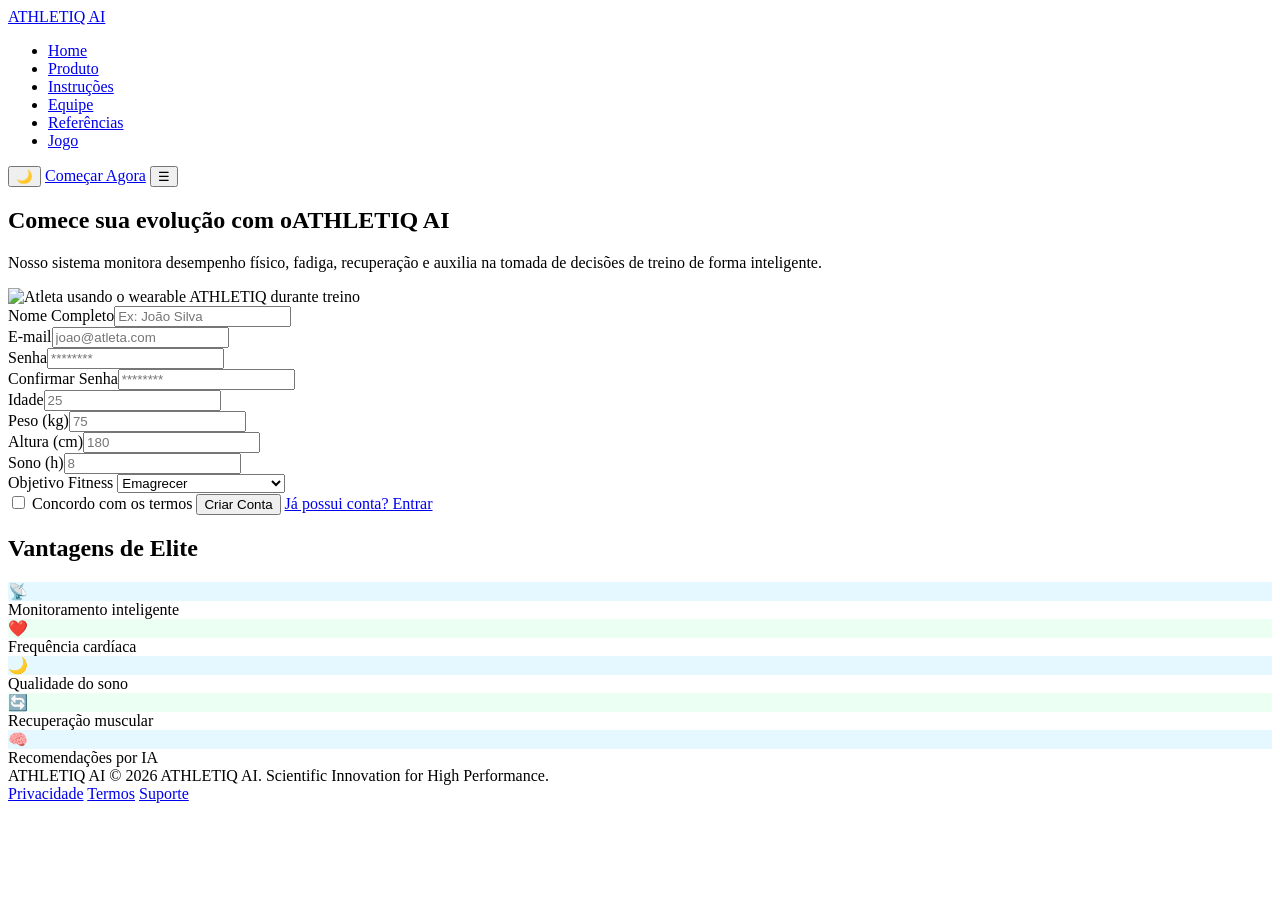
==== src/pages/cadastro.html @ 0838ff4e "início e finalização da página cadastro.html, correção de nome do arquivo explorar-tecnologia.html, " ====
<!DOCTYPE html>
<html lang="pt-BR" data-theme="light">

<head>
    <meta charset="UTF-8">
    <meta name="viewport" content="width=device-width, initial-scale=1.0">
    <title>Cadastre-se — ATHLETIQ AI</title>
    <link rel="stylesheet" href="../css/style.css">
</head>

<body>

    <header class="site-header">
        <nav class="nav" aria-label="Navegação principal">
            <a href="../../index.html" class="nav-brand">ATHLETIQ AI</a>
            <ul class="nav-links">
                <li><a href="../../index.html">Home</a></li>
                <li><a href="/src/pages/produto.html">Produto</a></li>
                <li><a href="/src/pages/instrucoes.html">Instruções</a></li>
                <li><a href="/src/pages/equipe.html">Equipe</a></li>
                <li><a href="/src/pages/referencias.html">Referências</a></li>
                <li><a href="/src/pages/jogo.html">Jogo</a></li>
            </ul>
            <div class="nav-right">
                <button class="theme-toggle" aria-label="Alternar tema">🌙</button>
                <a href="login.html" id="auth-nav-btn" class="btn btn-primary">Começar Agora</a>
                <button class="nav-mobile-toggle" aria-label="Abrir menu" aria-expanded="false">☰</button>
            </div>
        </nav>
    </header>

    <main>

        <section class="auth-hero">
            <div class="auth-copy">
                <h1>Comece sua evolução com o<span>ATHLETIQ AI</span></h1>
                <p>Nosso sistema monitora desempenho físico, fadiga, recuperação e auxilia na tomada de decisões de
                    treino de forma inteligente.</p>
                <div class="auth-copy-media">
                    <img src="https://www.figma.com/api/mcp/asset/2404508c-c557-4575-8757-3e67ef1bdb8e.png"
                        alt="Atleta usando o wearable ATHLETIQ durante treino">
                </div>
            </div>

            <form class="auth-panel"
                onsubmit="event.preventDefault(); this.querySelector('.btn-primary').textContent='Conta criada ✓';"
                aria-label="Formulário de cadastro">
                <div class="field"><label for="nome-cad">Nome Completo</label><input id="nome-cad" type="text"
                        placeholder="Ex: João Silva" required></div>
                <div class="field"><label for="email-cad">E-mail</label><input id="email-cad" type="email"
                        placeholder="joao@atleta.com" required></div>
                <div class="field-row">
                    <div class="field"><label for="senha-cad">Senha</label><input id="senha-cad" type="password"
                            placeholder="********" required></div>
                    <div class="field"><label for="senha2-cad">Confirmar Senha</label><input id="senha2-cad"
                            type="password" placeholder="********" required></div>
                </div>
                <div class="field-row">
                    <div class="field"><label for="idade-cad">Idade</label><input id="idade-cad" type="number"
                            placeholder="25"></div>
                    <div class="field"><label for="peso-cad">Peso (kg)</label><input id="peso-cad" type="number"
                            placeholder="75"></div>
                </div>
                <div class="field-row">
                    <div class="field"><label for="altura-cad">Altura (cm)</label><input id="altura-cad" type="number"
                            placeholder="180"></div>
                    <div class="field"><label for="sono-cad">Sono (h)</label><input id="sono-cad" type="number"
                            placeholder="8"></div>
                </div>
                <div class="field">
                    <label for="objetivo-cad">Objetivo Fitness</label>
                    <select id="objetivo-cad">
                        <option>Emagrecer</option>
                        <option>Ganhar massa muscular</option>
                        <option>Melhorar performance</option>
                        <option>Manter condicionamento</option>
                    </select>
                </div>
                <label class="auth-check"><input type="checkbox" required> Concordo com os termos</label>
                <button type="submit" class="btn btn-primary">Criar Conta</button>
                <a href="login.html" class="btn btn-outline">Já possui conta? Entrar</a>
            </form>
        </section>

        <section class="benefit-strip" aria-labelledby="vantagens-heading">
            <div class="section-head">
                <h2 id="vantagens-heading">Vantagens de Elite</h2>
            </div>
            <div class="benefit-strip-grid">
                <div class="benefit-strip-item">
                    <div class="icn" style="background:rgba(0,178,255,0.1)">📡</div><span>Monitoramento
                        inteligente</span>
                </div>
                <div class="benefit-strip-item">
                    <div class="icn" style="background:rgba(63,255,139,0.1)">❤️</div><span>Frequência cardíaca</span>
                </div>
                <div class="benefit-strip-item">
                    <div class="icn" style="background:rgba(0,178,255,0.1)">🌙</div><span>Qualidade do sono</span>
                </div>
                <div class="benefit-strip-item">
                    <div class="icn" style="background:rgba(63,255,139,0.1)">🔄</div><span>Recuperação muscular</span>
                </div>
                <div class="benefit-strip-item">
                    <div class="icn" style="background:rgba(0,178,255,0.1)">🧠</div><span>Recomendações por IA</span>
                </div>
            </div>
        </section>

    </main>

    <footer class="footer-inline">
        <div class="footer-inline-inner">
            <span class="footer-brand">ATHLETIQ AI</span>
            <span style="font-size:16px; color:var(--text-secondary);">© 2026 ATHLETIQ AI. Scientific Innovation for
                High Performance.</span>
            <nav class="footer-inline-links" aria-label="Links do rodapé">
                <a href="#">Privacidade</a>
                <a href="#">Termos</a>
                <a href="#">Suporte</a>
            </nav>
        </div>
    </footer>

    <script src="../js/script.js"></script>
</body>

</html>
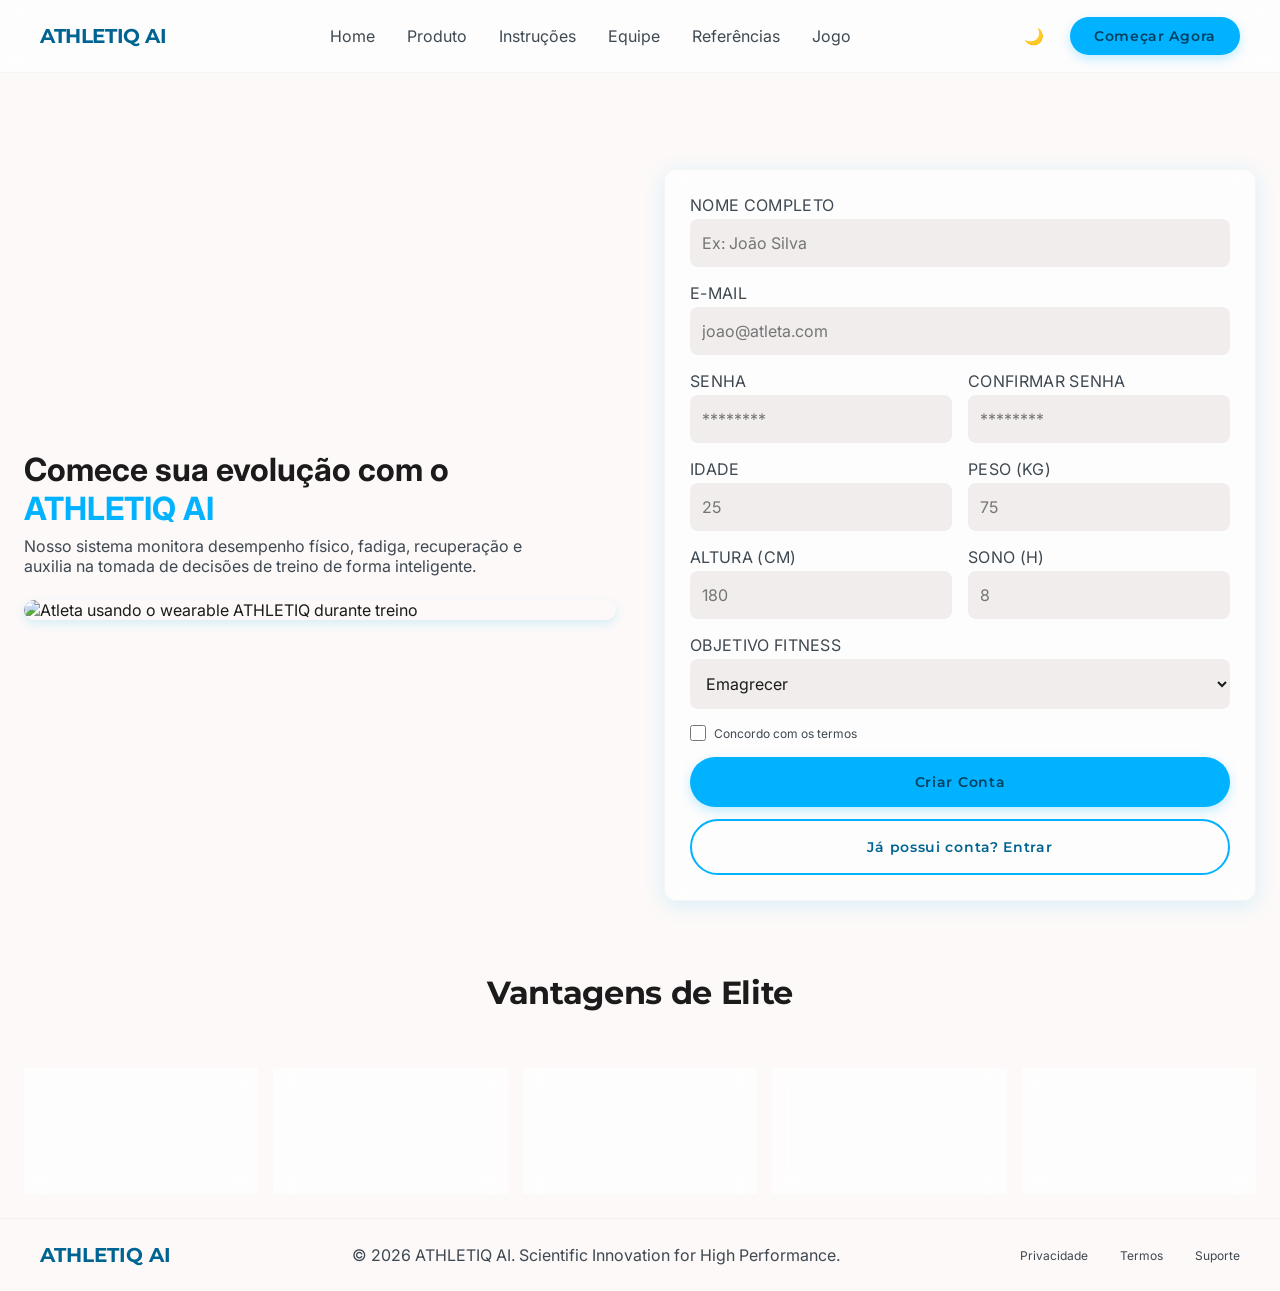
==== commit f8d90f15: "atualizando imagens e rotas" ====
--- a/src/pages/cadastro.html
+++ b/src/pages/cadastro.html
@@ -37,7 +37,7 @@
                 <p>Nosso sistema monitora desempenho físico, fadiga, recuperação e auxilia na tomada de decisões de
                     treino de forma inteligente.</p>
                 <div class="auth-copy-media">
-                    <img src="https://www.figma.com/api/mcp/asset/2404508c-c557-4575-8757-3e67ef1bdb8e.png"
+                    <img src="../img/cadastro/1.png"
                         alt="Atleta usando o wearable ATHLETIQ durante treino">
                 </div>
             </div>
--- a/src/css/style.css
+++ b/src/css/style.css
@@ -0,0 +1,4259 @@
+/* ==========================================================================
+   ATHLETIQ AI — design tokens extraídos do Figma (Home - Desktop, Modo Claro/Escuro)
+   ========================================================================== */
+
+@import url('https://fonts.googleapis.com/css2?family=Montserrat:wght@600;700;800&family=Poppins:wght@400;600;700&family=Inter:wght@400;500;600&display=swap');
+
+:root {
+    /* claro (default) */
+    --bg: #fcf9f8;
+    --bg-alt: #f0edec;
+    --bg-card: rgba(255, 255, 255, 0.7);
+    --border-card: rgba(255, 255, 255, 0.4);
+    --border-hair: rgba(189, 200, 210, 0.15);
+    --text-primary: #1c1b1b;
+    --text-secondary: #3e4851;
+    --brand: #006492;
+    --accent: #00b2ff;
+    --accent-green: #00e475;
+    --cta-bg: #1c1b1b;
+    --header-bg: rgba(255, 255, 255, 0.7);
+    --icon-bg: rgba(0, 100, 146, 0.1);
+    --btn-text: #004161;
+
+    --font-display: 'Montserrat', sans-serif;
+    --font-body: 'Inter', sans-serif;
+    --radius: 12px;
+    --max-w: 1280px;
+}
+
+[data-theme="dark"] {
+    --bg: #0d1117;
+    --bg-alt: #161b22;
+    --bg-card: rgba(22, 27, 34, 0.6);
+    --border-card: rgba(255, 255, 255, 0.08);
+    --border-hair: rgba(255, 255, 255, 0.05);
+    --text-primary: #f5f5f5;
+    --text-secondary: #bdc8d2;
+    --brand: #00b2ff;
+    --accent: #00b2ff;
+    --accent-green: #00ff9d;
+    --cta-bg: #161b22;
+    --header-bg: rgba(13, 17, 23, 0.8);
+    --icon-bg: rgba(0, 178, 255, 0.1);
+    --btn-text: #001e2f;
+}
+
+* {
+    margin: 0;
+    padding: 0;
+    box-sizing: border-box;
+}
+
+html {
+    scroll-behavior: smooth;
+}
+
+body {
+    background: var(--bg);
+    color: var(--text-primary);
+    font-family: var(--font-body);
+    transition: background .3s ease, color .3s ease;
+}
+
+a {
+    color: inherit;
+    text-decoration: none;
+}
+
+img {
+    max-width: 100%;
+    display: block;
+}
+
+button {
+    font-family: inherit;
+    cursor: pointer;
+    border: none;
+    background: none;
+}
+
+.wrap {
+    max-width: var(--max-w);
+    margin: 0 auto;
+    padding: 0 40px;
+}
+
+a:focus-visible,
+button:focus-visible {
+    outline: 2px solid var(--accent);
+    outline-offset: 3px;
+}
+
+/* ---------- Header / Nav ---------- */
+.site-header {
+    position: sticky;
+    top: 0;
+    z-index: 100;
+    background: var(--header-bg);
+    backdrop-filter: blur(10px);
+    border-bottom: 1px solid var(--border-hair);
+}
+
+.nav {
+    display: flex;
+    align-items: center;
+    justify-content: space-between;
+    padding: 16px 40px;
+    max-width: var(--max-w);
+    margin: 0 auto;
+}
+
+.nav-brand {
+    font-family: var(--font-display);
+    font-weight: 700;
+    font-size: 20px;
+    color: var(--brand);
+    letter-spacing: -0.02em;
+}
+
+.nav-links {
+    display: flex;
+    list-style: none;
+    gap: 32px;
+    align-items: center;
+}
+
+.nav-links a {
+    font-size: 16px;
+    color: var(--text-secondary);
+    padding-bottom: 4px;
+    transition: color .2s ease;
+}
+
+.nav-links a:hover {
+    color: var(--accent);
+}
+
+.nav-links a.active {
+    color: var(--brand);
+    font-weight: 600;
+    border-bottom: 2px solid var(--brand);
+}
+
+.nav-right {
+    display: flex;
+    align-items: center;
+    gap: 16px;
+}
+
+.theme-toggle {
+    width: 40px;
+    height: 40px;
+    display: flex;
+    align-items: center;
+    justify-content: center;
+    border-radius: 9999px;
+    border: 1px solid var(--border-card);
+    font-size: 16px;
+}
+
+.btn {
+    display: inline-flex;
+    align-items: center;
+    justify-content: center;
+    font-family: var(--font-display);
+    font-weight: 600;
+    font-size: 14px;
+    letter-spacing: 0.05em;
+    border-radius: 9999px;
+    padding: 10px 24px;
+    transition: transform .2s ease, box-shadow .2s ease;
+}
+
+.btn-primary {
+    background: var(--accent);
+    color: var(--btn-text);
+    box-shadow: 0 4px 12px rgba(0, 178, 255, 0.25);
+}
+
+.btn-primary:hover {
+    transform: translateY(-1px);
+}
+
+.btn-outline {
+    border: 2px solid var(--accent);
+    color: var(--brand);
+    padding: 8px 22px;
+}
+
+.nav-mobile-toggle {
+    display: none;
+    font-size: 24px;
+}
+
+/* ---------- Hero ---------- */
+.hero {
+    position: relative;
+    padding: 96px 0 80px;
+    overflow: hidden;
+    background: radial-gradient(ellipse 60% 60% at 65% 40%, rgba(0, 178, 255, 0.10), transparent 65%);
+}
+
+.hero-grid {
+    max-width: var(--max-w);
+    margin: 0 auto;
+    padding: 0 40px;
+    display: grid;
+    grid-template-columns: 1fr 1fr;
+    gap: 64px;
+    align-items: center;
+}
+
+.eyebrow-pill {
+    display: inline-flex;
+    align-items: center;
+    gap: 8px;
+    background: var(--icon-bg);
+    border: 1px solid rgba(0, 178, 255, 0.2);
+    border-radius: 9999px;
+    padding: 6px 14px;
+    font-size: 12px;
+    font-weight: 500;
+    letter-spacing: 0.04em;
+    color: var(--brand);
+    margin-bottom: 24px;
+}
+
+.eyebrow-dot {
+    width: 8px;
+    height: 8px;
+    border-radius: 50%;
+    background: var(--accent);
+    box-shadow: 0 0 10px var(--accent);
+}
+
+.hero h1 {
+    font-family: var(--font-display);
+    font-weight: 700;
+    font-size: clamp(34px, 4.2vw, 48px);
+    line-height: 1.15;
+    letter-spacing: -0.02em;
+    margin-bottom: 24px;
+}
+
+.hero h1 span {
+    color: var(--accent);
+}
+
+.hero p.lead {
+    font-size: 18px;
+    line-height: 1.6;
+    color: var(--text-secondary);
+    max-width: 520px;
+    margin-bottom: 32px;
+}
+
+.hero-actions {
+    display: flex;
+    gap: 16px;
+    margin-bottom: 32px;
+    flex-wrap: wrap;
+}
+
+.hero-actions .btn-primary {
+    padding: 18px 32px;
+    font-size: 14px;
+}
+
+.hero-actions .btn-outline {
+    padding: 18px 34px;
+    font-size: 14px;
+}
+
+.hero-stats {
+    display: flex;
+    align-items: center;
+    gap: 24px;
+    padding-top: 8px;
+}
+
+.hero-stat b {
+    display: block;
+    font-family: var(--font-display);
+    font-size: 20px;
+    font-weight: 700;
+    color: var(--brand);
+}
+
+.hero-stat.green b {
+    color: var(--accent-green);
+}
+
+.hero-stat span {
+    font-size: 12px;
+    color: var(--text-secondary);
+    letter-spacing: 0.02em;
+}
+
+.hero-divider {
+    width: 1px;
+    height: 40px;
+    background: var(--border-hair);
+}
+
+.hero-visual {
+    position: relative;
+    display: flex;
+    align-items: center;
+    justify-content: center;
+}
+
+.hero-visual-glow {
+    position: absolute;
+    inset: 0;
+    background: rgba(0, 178, 255, 0.15);
+    filter: blur(60px);
+    border-radius: 50%;
+}
+
+.hero-visual img {
+    position: relative;
+    width: 100%;
+    max-width: 460px;
+    border-radius: 24px;
+    box-shadow: 0 25px 50px rgba(0, 0, 0, 0.2);
+}
+
+.hud-card {
+    position: absolute;
+    display: flex;
+    align-items: center;
+    gap: 10px;
+    background: var(--bg-card);
+    border: 1px solid var(--border-card);
+    backdrop-filter: blur(10px);
+    border-radius: 12px;
+    padding: 14px 16px;
+    box-shadow: 0 4px 20px rgba(0, 178, 255, 0.15);
+}
+
+.hud-card.hud-top {
+    top: -10px;
+    right: -10px;
+}
+
+.hud-card.hud-bottom {
+    bottom: 20px;
+    left: -20px;
+    box-shadow: 0 4px 20px rgba(0, 230, 118, 0.15);
+}
+
+.hud-card b {
+    display: block;
+    font-size: 20px;
+    color: var(--brand);
+    line-height: 1.2;
+}
+
+.hud-card .hud-green b {
+    color: var(--accent-green);
+}
+
+.hud-card span {
+    font-size: 11px;
+    color: var(--text-secondary);
+    text-transform: uppercase;
+    letter-spacing: 0.04em;
+}
+
+/* ---------- Statistics ---------- */
+.stats-section {
+    border-top: 1px solid var(--border-hair);
+    border-bottom: 1px solid var(--border-hair);
+    padding: 48px 0;
+}
+
+.stats-grid {
+    max-width: var(--max-w);
+    margin: 0 auto;
+    padding: 0 40px;
+    display: grid;
+    grid-template-columns: repeat(4, 1fr);
+    gap: 32px;
+    text-align: center;
+}
+
+.stat b {
+    display: block;
+    font-family: var(--font-display);
+    font-weight: 800;
+    font-size: 32px;
+    color: var(--brand);
+    margin-bottom: 8px;
+}
+
+.stat span {
+    display: block;
+    font-size: 14px;
+    color: var(--text-secondary);
+    text-transform: uppercase;
+    letter-spacing: 0.08em;
+    margin-bottom: 12px;
+}
+
+.stat .rule {
+    width: 48px;
+    height: 1px;
+    background: var(--accent);
+    opacity: 0.4;
+    margin: 0 auto;
+}
+
+/* ---------- Section shell ---------- */
+.section {
+    padding: 96px 0;
+}
+
+.section-alt {
+    background: var(--bg-alt);
+}
+
+.section-head {
+    text-align: center;
+    margin-bottom: 56px;
+}
+
+.section-head h2 {
+    font-family: var(--font-display);
+    font-weight: 700;
+    font-size: clamp(26px, 3vw, 32px);
+    letter-spacing: -0.01em;
+    margin-bottom: 16px;
+}
+
+.section-head .rule {
+    width: 80px;
+    height: 4px;
+    background: var(--accent);
+    border-radius: 9999px;
+    margin: 0 auto;
+}
+
+.section-head p {
+    color: var(--text-secondary);
+    font-size: 16px;
+    margin-top: 16px;
+}
+
+/* ---------- Feature cards (Tecnologia de Ponta) ---------- */
+.feature-grid {
+    max-width: var(--max-w);
+    margin: 0 auto;
+    padding: 0 40px;
+    display: grid;
+    grid-template-columns: repeat(3, 1fr);
+    gap: 32px;
+}
+
+.feature-card {
+    background: var(--bg-card);
+    border: 1px solid var(--border-card);
+    backdrop-filter: blur(10px);
+    border-radius: var(--radius);
+    padding: 33px;
+}
+
+.feature-icon {
+    width: 48px;
+    height: 48px;
+    background: var(--icon-bg);
+    border-radius: 8px;
+    display: flex;
+    align-items: center;
+    justify-content: center;
+    font-size: 20px;
+    margin-bottom: 16px;
+}
+
+.feature-card h3 {
+    font-family: var(--font-display);
+    font-weight: 600;
+    font-size: 20px;
+    margin-bottom: 8px;
+}
+
+.feature-card p {
+    color: var(--text-secondary);
+    font-size: 16px;
+    line-height: 1.6;
+}
+
+/* ---------- How it works ---------- */
+.steps {
+    max-width: var(--max-w);
+    margin: 0 auto;
+    padding: 48px 40px;
+    display: flex;
+    align-items: flex-start;
+    justify-content: space-between;
+    gap: 16px;
+    position: relative;
+    flex-wrap: wrap;
+}
+
+.steps::before {
+    content: '';
+    position: absolute;
+    top: 32px;
+    left: 40px;
+    right: 40px;
+    height: 2px;
+    background: linear-gradient(90deg, transparent, var(--accent), transparent);
+    opacity: 0.3;
+    z-index: 0;
+}
+
+.step {
+    position: relative;
+    z-index: 1;
+    display: flex;
+    flex-direction: column;
+    align-items: center;
+    gap: 16px;
+    max-width: 200px;
+    text-align: center;
+}
+
+.step-icon {
+    width: 64px;
+    height: 64px;
+    border-radius: 50%;
+    background: var(--bg-card);
+    border: 1px solid var(--border-card);
+    backdrop-filter: blur(10px);
+    box-shadow: 0 0 0 4px rgba(0, 178, 255, 0.15);
+    display: flex;
+    align-items: center;
+    justify-content: center;
+    font-size: 22px;
+}
+
+.step h4 {
+    font-family: var(--font-body);
+    font-weight: 600;
+    font-size: 16px;
+}
+
+.step p {
+    font-size: 12px;
+    color: var(--text-secondary);
+    letter-spacing: 0.02em;
+}
+
+/* ---------- Dashboard mockup section ---------- */
+.dashboard-panel {
+    max-width: var(--max-w);
+    margin: 0 auto;
+    background: var(--bg-card);
+    border: 1px solid var(--border-card);
+    backdrop-filter: blur(10px);
+    border-radius: 24px;
+    padding: 64px;
+    display: grid;
+    grid-template-columns: 1fr 1fr;
+    gap: 64px;
+    align-items: center;
+}
+
+.dashboard-panel h2 {
+    font-family: var(--font-display);
+    font-weight: 700;
+    font-size: clamp(28px, 3.5vw, 44px);
+    line-height: 1.2;
+    margin-bottom: 32px;
+    text-transform: uppercase;
+}
+
+.dash-point {
+    display: flex;
+    gap: 16px;
+    margin-bottom: 24px;
+}
+
+.dash-point:last-child {
+    margin-bottom: 0;
+}
+
+.dash-point .dot {
+    font-size: 20px;
+    color: var(--accent);
+}
+
+.dash-point h4 {
+    font-size: 16px;
+    font-weight: 600;
+    margin-bottom: 2px;
+}
+
+.dash-point p {
+    font-size: 15px;
+    color: var(--text-secondary);
+}
+
+.dashboard-visual {
+    position: relative;
+}
+
+.dashboard-visual img {
+    border-radius: 24px;
+    box-shadow: 0 25px 50px rgba(0, 0, 0, 0.25);
+}
+
+.dash-badge {
+    position: absolute;
+    bottom: -16px;
+    right: 16px;
+    display: flex;
+    align-items: center;
+    gap: 8px;
+    background: var(--bg-card);
+    border: 1px solid rgba(0, 178, 255, 0.3);
+    backdrop-filter: blur(10px);
+    border-radius: 9999px;
+    padding: 10px 20px;
+    font-size: 12px;
+    font-weight: 600;
+    letter-spacing: 0.02em;
+}
+
+.dash-badge .dot {
+    width: 8px;
+    height: 8px;
+    border-radius: 50%;
+    background: var(--accent-green);
+}
+
+/* ---------- Target audience ---------- */
+.audience-grid {
+    max-width: var(--max-w);
+    margin: 0 auto;
+    padding: 0 40px;
+    display: grid;
+    grid-template-columns: repeat(4, 1fr);
+    gap: 24px;
+}
+
+.audience-card {
+    position: relative;
+    height: 340px;
+    border-radius: 16px;
+    overflow: hidden;
+    display: flex;
+    align-items: flex-end;
+}
+
+.audience-card img {
+    position: absolute;
+    inset: 0;
+    width: 100%;
+    height: 100%;
+    object-fit: cover;
+}
+
+.audience-card::after {
+    content: '';
+    position: absolute;
+    inset: 0;
+    background: linear-gradient(to top, #0d1117 5%, transparent 60%);
+    opacity: 0.85;
+}
+
+.audience-card .label {
+    position: relative;
+    z-index: 1;
+    padding: 24px;
+    color: #fff;
+}
+
+.audience-card .label h4 {
+    font-family: var(--font-display);
+    font-weight: 700;
+    font-size: 16px;
+    margin-bottom: 4px;
+}
+
+.audience-card .label p {
+    font-size: 12px;
+    opacity: 0.85;
+    letter-spacing: 0.02em;
+}
+
+/* ---------- Final CTA ---------- */
+.final-cta {
+    max-width: var(--max-w);
+    margin: 0 auto;
+    background: var(--cta-bg);
+    border-radius: 40px;
+    padding: 80px 40px;
+    text-align: center;
+    position: relative;
+    overflow: hidden;
+    color: #fff;
+}
+
+.final-cta h2 {
+    font-family: var(--font-display);
+    font-weight: 800;
+    font-size: clamp(28px, 4vw, 42px);
+    margin-bottom: 24px;
+    text-transform: uppercase;
+}
+
+.final-cta p {
+    color: rgba(255, 255, 255, 0.7);
+    font-size: 17px;
+    max-width: 620px;
+    margin: 0 auto 32px;
+    line-height: 1.6;
+}
+
+.final-cta .btn-primary {
+    padding: 20px 40px;
+    font-size: 16px;
+}
+
+.final-cta-tags {
+    display: flex;
+    justify-content: center;
+    gap: 40px;
+    flex-wrap: wrap;
+    margin-top: 32px;
+}
+
+.final-cta-tags span {
+    font-size: 13px;
+    letter-spacing: 0.1em;
+    text-transform: uppercase;
+    color: rgba(255, 255, 255, 0.5);
+}
+
+/* ---------- Footer ---------- */
+.site-footer {
+    border-top: 1px solid var(--border-hair);
+    padding: 48px 0;
+}
+
+.footer-inner {
+    max-width: var(--max-w);
+    margin: 0 auto;
+    padding: 0 40px;
+    display: flex;
+    align-items: center;
+    justify-content: space-between;
+    flex-wrap: wrap;
+    gap: 24px;
+}
+
+.footer-brand {
+    font-family: var(--font-display);
+    font-weight: 700;
+    font-size: 20px;
+    color: var(--brand);
+}
+
+.footer-links {
+    display: flex;
+    gap: 32px;
+    flex-wrap: wrap;
+}
+
+.footer-links a {
+    color: var(--text-secondary);
+    font-size: 16px;
+}
+
+.footer-copy {
+    color: var(--text-secondary);
+    font-size: 15px;
+}
+
+/* ---------- Responsive (segue reflow do frame Mobile do Figma: nav vira menu, grids empilham) ---------- */
+@media (max-width: 960px) {
+    .nav {
+        position: relative;
+        flex-wrap: wrap;
+    }
+
+    .nav-links {
+        display: none;
+    }
+
+    .nav-links.open {
+        display: flex;
+        flex-direction: column;
+        align-items: flex-start;
+        gap: 16px;
+        position: absolute;
+        top: 100%;
+        left: 0;
+        right: 0;
+        padding: 24px 40px;
+        background: var(--bg);
+        backdrop-filter: blur(10px);
+        border-bottom: 1px solid var(--border-hair);
+        box-shadow: 0 12px 24px rgba(0, 0, 0, 0.08);
+        z-index: 50;
+    }
+
+    .nav-mobile-toggle {
+        display: block;
+    }
+
+    .hero-grid {
+        grid-template-columns: 1fr;
+    }
+
+    .hero-visual {
+        order: -1;
+        margin-bottom: 24px;
+    }
+
+    .feature-grid {
+        grid-template-columns: repeat(2, 1fr);
+    }
+
+    .stats-grid {
+        grid-template-columns: repeat(2, 1fr);
+        gap: 32px 16px;
+    }
+
+    .dashboard-panel {
+        grid-template-columns: 1fr;
+        padding: 40px 24px;
+    }
+
+    .audience-grid {
+        grid-template-columns: repeat(2, 1fr);
+    }
+
+    .steps {
+        flex-direction: column;
+        align-items: center;
+    }
+
+    .steps::before {
+        display: none;
+    }
+}
+
+@media (max-width: 600px) {
+
+    .wrap,
+    .nav,
+    .hero-grid,
+    .stats-grid,
+    .feature-grid,
+    .audience-grid,
+    .steps,
+    .footer-inner {
+        padding-left: 20px;
+        padding-right: 20px;
+    }
+
+    .stats-grid,
+    .feature-grid,
+    .audience-grid {
+        grid-template-columns: 1fr;
+    }
+
+    .hero-actions {
+        flex-direction: column;
+    }
+
+    .hero-actions .btn {
+        width: 100%;
+    }
+
+    .final-cta {
+        padding: 56px 24px;
+        border-radius: 24px;
+    }
+
+    .dashboard-panel {
+        border-radius: 16px;
+    }
+}
+
+/* ==========================================================================
+   Componentes reutilizáveis — Produto e demais páginas internas
+   ========================================================================== */
+
+.font-poppins {
+    font-family: 'Poppins', sans-serif;
+}
+
+.page-hero {
+    padding: 96px 0 64px;
+    background: var(--bg);
+}
+
+.page-hero-grid {
+    max-width: var(--max-w);
+    margin: 0 auto;
+    padding: 0 40px;
+    display: grid;
+    grid-template-columns: 1fr 1fr;
+    gap: 48px;
+    align-items: center;
+}
+
+.eyebrow-tag {
+    display: inline-block;
+    background: var(--icon-bg);
+    color: var(--brand);
+    font-size: 12px;
+    font-weight: 600;
+    letter-spacing: 0.1em;
+    text-transform: uppercase;
+    padding: 4px 16px;
+    border-radius: 9999px;
+    margin-bottom: 24px;
+}
+
+.page-hero h1 {
+    font-family: 'Poppins', sans-serif;
+    font-weight: 700;
+    font-size: clamp(32px, 4vw, 48px);
+    line-height: 1.2;
+    letter-spacing: -0.02em;
+    margin-bottom: 24px;
+}
+
+.page-hero h1 span {
+    color: var(--brand);
+}
+
+.page-hero-media {
+    background: var(--bg-card);
+    border: 1px solid var(--border-card);
+    backdrop-filter: blur(10px);
+    border-radius: 24px;
+    padding: 32px;
+    box-shadow: 0 4px 20px rgba(0, 178, 255, 0.15);
+}
+
+.page-hero-media img {
+    border-radius: 16px;
+    width: 100%;
+}
+
+/* Numbered spec cards */
+.spec-grid {
+    max-width: var(--max-w);
+    margin: 0 auto;
+    padding: 0 40px;
+    display: grid;
+    grid-template-columns: repeat(3, 1fr);
+    gap: 32px;
+}
+
+.spec-card {
+    position: relative;
+    background: var(--bg-card);
+    border: 1px solid var(--border-card);
+    backdrop-filter: blur(10px);
+    border-radius: var(--radius);
+    padding: 33px;
+}
+
+.spec-card .spec-index {
+    position: absolute;
+    top: 16px;
+    right: 24px;
+    font-size: 36px;
+    font-weight: 600;
+    color: var(--text-secondary);
+    opacity: 0.2;
+}
+
+.spec-icon {
+    width: 64px;
+    height: 64px;
+    border-radius: 8px;
+    display: flex;
+    align-items: center;
+    justify-content: center;
+    font-size: 26px;
+    margin-bottom: 24px;
+}
+
+.spec-card h3 {
+    font-family: 'Poppins', sans-serif;
+    font-weight: 600;
+    font-size: 20px;
+    margin-bottom: 8px;
+}
+
+.spec-card p {
+    color: var(--text-secondary);
+    font-size: 16px;
+    line-height: 1.6;
+    margin-bottom: 16px;
+}
+
+.spec-foot {
+    display: flex;
+    justify-content: space-between;
+    align-items: baseline;
+    border-top: 1px solid var(--border-hair);
+    padding-top: 17px;
+}
+
+.spec-foot span {
+    font-size: 12px;
+    color: var(--text-secondary);
+    text-transform: uppercase;
+    letter-spacing: 0.02em;
+}
+
+.spec-foot b {
+    font-size: 20px;
+    color: var(--brand);
+    font-weight: 600;
+}
+
+/* Split media result section */
+.split-result {
+    background: var(--bg-alt);
+    padding: 80px 0;
+    border-radius: 15px;
+}
+
+.split-result h2 {
+    text-align: center;
+    font-family: 'Poppins', sans-serif;
+    font-weight: 700;
+    font-size: clamp(28px, 4vw, 44px);
+    margin-bottom: 48px;
+}
+
+.split-result h2 span {
+    color: var(--brand);
+}
+
+.split-grid {
+    max-width: var(--max-w);
+    margin: 0 auto;
+    padding: 0 40px;
+    display: grid;
+    grid-template-columns: 1fr 1fr;
+    gap: 24px;
+}
+
+.split-panel {
+    position: relative;
+    height: 500px;
+    border-radius: 16px;
+    overflow: hidden;
+    display: flex;
+    align-items: flex-end;
+    background: var(--bg-card);
+    border: 1px solid var(--border-card);
+}
+
+.split-panel img {
+    position: absolute;
+    inset: 0;
+    width: 100%;
+    height: 100%;
+    object-fit: cover;
+}
+
+.split-panel::after {
+    content: '';
+    position: absolute;
+    inset: 0;
+    background: linear-gradient(to top, rgba(0, 0, 0, 0.8), transparent 55%);
+}
+
+.split-panel .label {
+    position: relative;
+    z-index: 1;
+    padding: 32px;
+    color: #fff;
+}
+
+.split-panel .label h4 {
+    font-family: 'Poppins', sans-serif;
+    font-weight: 600;
+    font-size: 20px;
+    margin-bottom: 8px;
+}
+
+.split-panel .label p {
+    font-size: 16px;
+    color: rgba(255, 255, 255, 0.75);
+}
+
+/* Differentiator mini cards */
+.mini-grid {
+    max-width: var(--max-w);
+    margin: 0 auto;
+    padding: 48px 40px;
+    display: grid;
+    grid-template-columns: repeat(4, 1fr);
+    gap: 24px;
+}
+
+.mini-card {
+    background: var(--bg-alt);
+    border: 1px solid var(--border-hair);
+    border-radius: var(--radius);
+    padding: 33px;
+    text-align: center;
+}
+
+.mini-icon {
+    width: 48px;
+    height: 48px;
+    border-radius: 50%;
+    display: flex;
+    align-items: center;
+    justify-content: center;
+    font-size: 20px;
+    margin: 0 auto 24px;
+}
+
+.mini-card h5 {
+    font-family: 'Poppins', sans-serif;
+    font-weight: 600;
+    font-size: 16px;
+    margin-bottom: 8px;
+}
+
+.mini-card p {
+    font-size: 12px;
+    color: var(--text-secondary);
+    line-height: 1.5;
+}
+
+/* Value banner */
+.value-banner {
+    background: var(--brand);
+    color: #fff;
+    padding: 96px 40px;
+    position: relative;
+    overflow: hidden;
+}
+
+.value-banner-inner {
+    max-width: var(--max-w);
+    margin: 0 auto;
+    display: flex;
+    justify-content: space-between;
+    align-items: center;
+    gap: 48px;
+    flex-wrap: wrap;
+}
+
+.value-banner h2 {
+    font-family: 'Poppins', sans-serif;
+    font-weight: 700;
+    font-size: clamp(28px, 4vw, 48px);
+    margin-bottom: 16px;
+}
+
+.value-banner p {
+    color: rgba(255, 255, 255, 0.8);
+    font-size: 18px;
+}
+
+.value-card {
+    background: rgba(255, 255, 255, 0.1);
+    border: 1px solid rgba(255, 255, 255, 0.2);
+    backdrop-filter: blur(10px);
+    border-radius: 24px;
+    padding: 48px;
+    text-align: center;
+    min-width: 300px;
+}
+
+.value-card .tag {
+    font-size: 12px;
+    letter-spacing: 0.2em;
+    text-transform: uppercase;
+    color: #c9e6ff;
+    margin-bottom: 8px;
+}
+
+.value-card .amount {
+    font-family: 'Poppins', sans-serif;
+    font-weight: 700;
+    font-size: 64px;
+    margin-bottom: 16px;
+}
+
+.value-card .badge {
+    display: inline-block;
+    background: rgba(0, 109, 53, 0.2);
+    color: #62ff96;
+    font-size: 12px;
+    font-weight: 600;
+    padding: 8px 20px;
+    border-radius: 9999px;
+}
+
+/* Multi-column footer (Produto e páginas internas) */
+.footer-cols {
+    border-top: 1px solid var(--border-hair);
+    background: var(--bg-alt);
+    padding: 48px 0;
+}
+
+.footer-cols-inner {
+    max-width: var(--max-w);
+    margin: 0 auto;
+    padding: 0 80px;
+    display: grid;
+    grid-template-columns: 1.5fr 1fr 1fr;
+    gap: 32px;
+}
+
+.footer-cols h4 {
+    font-size: 16px;
+    font-weight: 600;
+    margin-bottom: 12px;
+}
+
+.footer-cols ul {
+    list-style: none;
+}
+
+.footer-cols ul li {
+    margin-bottom: 12px;
+}
+
+.footer-cols ul a {
+    font-size: 12px;
+    color: var(--text-secondary);
+    letter-spacing: 0.02em;
+}
+
+.footer-social {
+    display: flex;
+    gap: 16px;
+    margin-top: 20px;
+}
+
+.footer-social a {
+    width: 40px;
+    height: 40px;
+    border: 1px solid var(--text-secondary);
+    border-radius: 9999px;
+    display: flex;
+    align-items: center;
+    justify-content: center;
+}
+
+@media (max-width: 960px) {
+    .page-hero-grid {
+        grid-template-columns: 1fr;
+    }
+
+    .spec-grid {
+        grid-template-columns: repeat(2, 1fr);
+    }
+
+    .split-grid {
+        grid-template-columns: 1fr;
+    }
+
+    .mini-grid {
+        grid-template-columns: repeat(2, 1fr);
+    }
+
+    .footer-cols-inner {
+        grid-template-columns: 1fr 1fr;
+    }
+}
+
+@media (max-width: 600px) {
+
+    .spec-grid,
+    .mini-grid {
+        grid-template-columns: 1fr;
+    }
+
+    .footer-cols-inner {
+        grid-template-columns: 1fr;
+        padding: 0 20px;
+    }
+
+    .value-banner-inner {
+        flex-direction: column;
+        text-align: center;
+    }
+}
+
+/* ==========================================================================
+   Página Instruções
+   ========================================================================== */
+
+.hero-gradient {
+    background: linear-gradient(to bottom, #c9e6ff, var(--bg));
+    padding: 96px 40px;
+}
+
+[data-theme="dark"] .hero-gradient {
+    background: linear-gradient(to bottom, rgba(0, 178, 255, 0.15), var(--bg));
+}
+
+.hero-gradient-grid {
+    max-width: var(--max-w);
+    margin: 0 auto;
+    display: grid;
+    grid-template-columns: 1fr 1fr;
+    gap: 48px;
+    align-items: center;
+}
+
+.hero-gradient h1 {
+    font-size: clamp(32px, 4vw, 48px);
+    margin-bottom: 16px;
+}
+
+.hero-gradient h1 span {
+    color: var(--accent);
+}
+
+.bento-grid {
+    max-width: var(--max-w);
+    margin: 0 auto;
+    padding: 48px 40px;
+    display: grid;
+    grid-template-columns: repeat(6, 1fr);
+    gap: 16px;
+}
+
+.bento-step {
+    position: relative;
+    background: var(--bg-card);
+    border: 1px solid var(--border-card);
+    backdrop-filter: blur(10px);
+    border-radius: var(--radius);
+    padding: 24px;
+    overflow: hidden;
+}
+
+.bento-step.span-2 {
+    grid-column: span 2;
+}
+
+.bento-step.span-3 {
+    grid-column: span 3;
+}
+
+.bento-step.highlight {
+    border: 2px solid rgba(0, 178, 255, 0.3);
+}
+
+.bento-step .step-num {
+    position: absolute;
+    top: 8px;
+    right: 16px;
+    font-size: 64px;
+    font-weight: 700;
+    color: rgba(0, 178, 255, 0.1);
+    line-height: 1;
+}
+
+.bento-step .step-icn {
+    width: 48px;
+    height: 48px;
+    border-radius: 9999px;
+    background: rgba(0, 178, 255, 0.1);
+    display: flex;
+    align-items: center;
+    justify-content: center;
+    font-size: 20px;
+    margin-bottom: 16px;
+}
+
+.bento-step.highlight .step-icn {
+    background: var(--accent);
+    color: #fff;
+}
+
+.bento-step h3 {
+    font-family: 'Montserrat', sans-serif;
+    font-weight: 600;
+    font-size: 20px;
+    margin-bottom: 8px;
+}
+
+.bento-step p {
+    color: var(--text-secondary);
+    font-size: 15px;
+    line-height: 1.5;
+}
+
+.flow-diagram {
+    max-width: var(--max-w);
+    margin: 0 auto;
+    padding: 48px 40px;
+    text-align: center;
+}
+
+.flow-track {
+    display: flex;
+    align-items: center;
+    justify-content: center;
+    gap: 24px;
+    flex-wrap: wrap;
+    margin-top: 56px;
+}
+
+.flow-node {
+    display: flex;
+    flex-direction: column;
+    align-items: center;
+    gap: 12px;
+}
+
+.flow-node .circle {
+    width: 96px;
+    height: 96px;
+    border-radius: 16px;
+    background: var(--bg-card);
+    border: 1px solid rgba(0, 178, 255, 0.4);
+    box-shadow: 0 0 10px rgba(0, 178, 255, 0.3);
+    display: flex;
+    align-items: center;
+    justify-content: center;
+    font-size: 32px;
+}
+
+.flow-node.main .circle {
+    width: 128px;
+    height: 128px;
+    border-radius: 50%;
+    border: 4px solid var(--accent-green);
+    box-shadow: 0 0 10px rgba(0, 230, 118, 0.4);
+}
+
+.flow-node span {
+    font-size: 14px;
+    font-weight: 600;
+    letter-spacing: 0.04em;
+}
+
+.flow-arrow {
+    font-size: 20px;
+    color: var(--accent);
+    opacity: 0.5;
+}
+
+.video-section {
+    max-width: var(--max-w);
+    margin: 0 auto;
+    padding: 48px 40px;
+}
+
+.video-frame {
+    position: relative;
+    border-radius: 24px;
+    overflow: hidden;
+    box-shadow: 0 25px 50px rgba(0, 0, 0, 0.25);
+}
+
+.video-frame img {
+    width: 100%;
+    display: block;
+}
+
+.video-play {
+    position: absolute;
+    inset: 0;
+    background: rgba(0, 178, 255, 0.2);
+    display: flex;
+    align-items: center;
+    justify-content: center;
+}
+
+.video-play .play-btn {
+    width: 96px;
+    height: 96px;
+    border-radius: 50%;
+    background: var(--accent);
+    display: flex;
+    align-items: center;
+    justify-content: center;
+    font-size: 32px;
+    color: #fff;
+}
+
+.video-live {
+    position: absolute;
+    bottom: 24px;
+    left: 24px;
+    display: flex;
+    align-items: center;
+    gap: 8px;
+    color: #fff;
+    font-size: 12px;
+    letter-spacing: 0.1em;
+    text-transform: uppercase;
+}
+
+.video-live .dot {
+    width: 8px;
+    height: 8px;
+    border-radius: 50%;
+    background: #ef4444;
+}
+
+.benefit-grid {
+    max-width: var(--max-w);
+    margin: 0 auto;
+    padding: 48px 80px;
+    display: grid;
+    grid-template-columns: repeat(4, 1fr);
+    gap: 24px;
+}
+
+.benefit-card {
+    background: var(--bg-card);
+    border: 1px solid var(--border-card);
+    border-left: 4px solid var(--accent);
+    backdrop-filter: blur(10px);
+    border-radius: var(--radius);
+    padding: 25px;
+}
+
+.benefit-card.green {
+    border-left-color: var(--accent-green);
+}
+
+.benefit-card h4 {
+    font-family: 'Montserrat', sans-serif;
+    font-weight: 600;
+    font-size: 20px;
+    margin: 12px 0 8px;
+}
+
+.benefit-card p {
+    font-size: 14px;
+    color: var(--text-secondary);
+    line-height: 1.5;
+}
+
+.footer-news {
+    max-width: var(--max-w);
+    margin: 0 auto;
+    padding: 0 40px;
+    display: grid;
+    grid-template-columns: 1.5fr 1fr 1fr 1.2fr;
+    gap: 24px;
+}
+
+.footer-news h5 {
+    font-size: 12px;
+    letter-spacing: 0.02em;
+    text-transform: uppercase;
+    color: var(--accent);
+    margin-bottom: 16px;
+}
+
+.footer-news ul {
+    list-style: none;
+}
+
+.footer-news ul li {
+    margin-bottom: 8px;
+}
+
+.footer-news ul a {
+    color: var(--text-secondary);
+    font-size: 16px;
+}
+
+.footer-news-form {
+    display: flex;
+    margin-top: 12px;
+}
+
+.footer-news-form input {
+    flex: 1;
+    border: none;
+    background: rgba(0, 0, 0, 0.05);
+    padding: 10px 12px;
+    border-radius: 8px 0 0 8px;
+    font-size: 14px;
+}
+
+.footer-news-form button {
+    background: var(--accent);
+    color: #fff;
+    padding: 10px 16px;
+    border-radius: 0 8px 8px 0;
+    font-size: 12px;
+    font-weight: 600;
+}
+
+.footer-bottom-rule {
+    max-width: var(--max-w);
+    margin: 24px auto 0;
+    padding: 16px 40px 0;
+    border-top: 1px solid var(--border-hair);
+    text-align: center;
+    font-size: 12px;
+    color: var(--text-secondary);
+}
+
+@media (max-width: 960px) {
+    .hero-gradient-grid {
+        grid-template-columns: 1fr;
+    }
+
+    .bento-grid {
+        grid-template-columns: repeat(2, 1fr);
+    }
+
+    .bento-step.span-2,
+    .bento-step.span-3 {
+        grid-column: span 2;
+    }
+
+    .benefit-grid {
+        grid-template-columns: repeat(2, 1fr);
+        padding: 48px 24px;
+    }
+
+    .footer-news {
+        grid-template-columns: 1fr 1fr;
+    }
+}
+
+@media (max-width: 600px) {
+    .bento-grid {
+        grid-template-columns: 1fr;
+        padding: 32px 20px;
+    }
+
+    .bento-step.span-2,
+    .bento-step.span-3 {
+        grid-column: span 1;
+    }
+
+    .benefit-grid {
+        grid-template-columns: 1fr;
+    }
+
+    .footer-news {
+        grid-template-columns: 1fr;
+    }
+
+    .flow-track {
+        flex-direction: column;
+    }
+
+    .flow-arrow {
+        transform: rotate(90deg);
+    }
+}
+
+/* ==========================================================================
+   Página Equipe
+   ========================================================================== */
+
+.centered-hero {
+    text-align: center;
+    padding: 96px 40px 48px;
+    position: relative;
+    overflow: hidden;
+}
+
+.centered-hero h1 {
+    font-size: clamp(32px, 4.5vw, 48px);
+    text-transform: uppercase;
+    margin-bottom: 24px;
+}
+
+.centered-hero p {
+    max-width: 672px;
+    margin: 0 auto;
+    color: var(--text-secondary);
+    font-size: 18px;
+    line-height: 1.6;
+}
+
+.dot-progress {
+    display: flex;
+    justify-content: center;
+    gap: 16px;
+    margin-top: 24px;
+}
+
+.dot-progress span {
+    height: 4px;
+    border-radius: 9999px;
+    background: var(--border-hair);
+}
+
+.dot-progress span:first-child {
+    width: 48px;
+    background: var(--accent);
+}
+
+.dot-progress span:not(:first-child) {
+    width: 16px;
+    background: #bdc8d2;
+}
+
+.team-grid {
+    max-width: 1120px;
+    margin: 0 auto;
+    padding: 0 40px;
+    display: grid;
+    grid-template-columns: repeat(3, 1fr);
+    gap: 24px;
+}
+
+.team-card {
+    background: var(--bg-card);
+    border: 1px solid rgba(0, 178, 255, 0.15);
+    backdrop-filter: blur(10px);
+    border-radius: var(--radius);
+    padding: 32px 24px;
+    text-align: center;
+}
+
+.team-avatar {
+    width: 128px;
+    height: 128px;
+    border-radius: 50%;
+    border: 2px solid var(--accent);
+    padding: 6px;
+    margin: 0 auto 16px;
+    overflow: hidden;
+}
+
+.team-avatar img {
+    width: 100%;
+    height: 100%;
+    border-radius: 50%;
+    object-fit: cover;
+}
+
+.team-card h3 {
+    font-family: 'Montserrat', sans-serif;
+    font-weight: 600;
+    font-size: 20px;
+    margin-bottom: 4px;
+}
+
+.team-role {
+    color: var(--brand);
+    font-size: 12px;
+    letter-spacing: 0.1em;
+    text-transform: uppercase;
+    font-weight: 500;
+    margin-bottom: 16px;
+}
+
+.team-card p.bio {
+    color: var(--text-secondary);
+    font-size: 16px;
+    line-height: 1.5;
+    margin-bottom: 24px;
+}
+
+.team-social {
+    display: flex;
+    justify-content: center;
+    gap: 16px;
+}
+
+.team-social a {
+    width: 40px;
+    height: 40px;
+    border: 1px solid #bdc8d2;
+    border-radius: 9999px;
+    display: flex;
+    align-items: center;
+    justify-content: center;
+    font-size: 14px;
+}
+
+.mission-card {
+    background: var(--brand);
+    color: #fff;
+    border-radius: var(--radius);
+    padding: 32px 24px;
+    display: flex;
+    flex-direction: column;
+    align-items: center;
+    justify-content: center;
+    text-align: center;
+    height: 100%;
+}
+
+.mission-card h3 {
+    font-family: 'Montserrat', sans-serif;
+    font-weight: 600;
+    font-size: 20px;
+    text-transform: uppercase;
+    margin-bottom: 16px;
+}
+
+.mission-card p {
+    color: rgba(255, 255, 255, 0.9);
+    font-size: 16px;
+}
+
+.about-grid {
+    max-width: var(--max-w);
+    margin: 0 auto;
+    padding: 96px 40px;
+    display: grid;
+    grid-template-columns: 1fr 1fr;
+    gap: 64px;
+    align-items: center;
+}
+
+.about-grid h2 {
+    font-size: clamp(26px, 3.5vw, 32px);
+    margin-bottom: 24px;
+}
+
+.about-grid p {
+    color: var(--text-secondary);
+    font-size: 18px;
+    line-height: 1.6;
+    margin-bottom: 16px;
+}
+
+.about-tags {
+    display: grid;
+    grid-template-columns: 1fr 1fr;
+    gap: 16px;
+    margin-top: 16px;
+}
+
+.about-tags span {
+    display: flex;
+    align-items: center;
+    gap: 8px;
+    font-size: 12px;
+    font-weight: 500;
+}
+
+.about-tags span::before {
+    content: '✓';
+    color: var(--accent-green);
+}
+
+.about-media {
+    position: relative;
+}
+
+.about-media img {
+    border-radius: 16px;
+    width: 100%;
+    box-shadow: 0 25px 50px rgba(0, 0, 0, 0.25);
+}
+
+.about-stat-badge {
+    position: absolute;
+    bottom: -24px;
+    left: -24px;
+    background: var(--bg);
+    border: 1px solid var(--border-hair);
+    border-radius: var(--radius);
+    padding: 20px 24px;
+    display: flex;
+    align-items: center;
+    gap: 16px;
+    box-shadow: 0 20px 25px rgba(0, 0, 0, 0.1);
+}
+
+.about-stat-badge .icn {
+    width: 48px;
+    height: 48px;
+    border-radius: 50%;
+    background: rgba(63, 255, 139, 0.2);
+    display: flex;
+    align-items: center;
+    justify-content: center;
+    font-size: 18px;
+}
+
+.about-stat-badge b {
+    display: block;
+    font-size: 20px;
+}
+
+.about-stat-badge span {
+    font-size: 14px;
+    color: var(--text-secondary);
+    text-transform: uppercase;
+}
+
+.contact-panel {
+    max-width: 1120px;
+    margin: 0 auto;
+    background: var(--bg-card);
+    border: 1px solid rgba(0, 178, 255, 0.15);
+    backdrop-filter: blur(10px);
+    border-radius: 16px;
+    padding: 64px 48px;
+}
+
+.contact-panel h2 {
+    font-size: clamp(26px, 3.5vw, 32px);
+    margin-bottom: 8px;
+}
+
+.contact-panel>p {
+    color: var(--text-secondary);
+    font-size: 16px;
+    margin-bottom: 32px;
+    max-width: 600px;
+}
+
+.contact-form-grid {
+    display: grid;
+    grid-template-columns: 1fr 1fr;
+    gap: 24px;
+    margin-bottom: 24px;
+}
+
+.field label {
+    display: block;
+    font-size: 12px;
+    color: var(--text-secondary);
+    text-transform: uppercase;
+    letter-spacing: 0.02em;
+    margin-bottom: 8px;
+}
+
+.field input,
+.field textarea {
+    width: 100%;
+    background: var(--bg-alt);
+    border: none;
+    border-radius: 12px;
+    padding: 18px 24px;
+    font-size: 16px;
+    font-family: inherit;
+    color: var(--text-primary);
+}
+
+.field textarea {
+    resize: vertical;
+    min-height: 120px;
+}
+
+.contact-panel .btn-primary {
+    background: var(--brand);
+    padding: 16px 40px;
+    font-size: 14px;
+    letter-spacing: 0.08em;
+    text-transform: uppercase;
+}
+
+.footer-simple {
+    border-top: 1px solid var(--border-hair);
+    background: var(--bg-alt);
+    padding: 24px 0;
+}
+
+.footer-simple-inner {
+    max-width: var(--max-w);
+    margin: 0 auto;
+    padding: 0 40px;
+    display: flex;
+    justify-content: space-between;
+    align-items: center;
+    flex-wrap: wrap;
+    gap: 16px;
+}
+
+.footer-simple-links {
+    display: flex;
+    gap: 24px;
+    flex-wrap: wrap;
+}
+
+.footer-simple-links a {
+    font-size: 12px;
+    color: var(--text-secondary);
+}
+
+.footer-simple-social {
+    display: flex;
+    gap: 16px;
+}
+
+@media (max-width: 960px) {
+    .team-grid {
+        grid-template-columns: repeat(2, 1fr);
+    }
+
+    .about-grid {
+        grid-template-columns: 1fr;
+    }
+}
+
+@media (max-width: 600px) {
+    .team-grid {
+        grid-template-columns: 1fr;
+        padding: 0 20px;
+    }
+
+    .contact-form-grid {
+        grid-template-columns: 1fr;
+    }
+
+    .contact-panel {
+        padding: 40px 24px;
+    }
+}
+
+/* ==========================================================================
+   Página Referências
+   ========================================================================== */
+
+.ref-hero {
+    position: relative;
+    padding: 128px 40px 80px;
+    background: linear-gradient(148deg, var(--bg), var(--bg-alt));
+    text-align: center;
+    overflow: hidden;
+}
+
+.ref-hero .eyebrow-pill {
+    display: inline-flex;
+    margin: 0 auto 24px;
+}
+
+.ref-hero h1 {
+    font-size: clamp(32px, 4.5vw, 48px);
+    margin-bottom: 24px;
+}
+
+.ref-hero h1 span {
+    color: var(--accent);
+}
+
+.ref-hero>p {
+    max-width: 672px;
+    margin: 0 auto 40px;
+    color: var(--text-secondary);
+    font-size: 18px;
+    line-height: 1.6;
+}
+
+.ref-hero-media {
+    max-width: var(--max-w);
+    margin: 0 auto;
+    position: relative;
+    border-radius: 16px;
+    overflow: hidden;
+    box-shadow: 0 25px 50px rgba(0, 0, 0, 0.25);
+}
+
+.ref-hero-media img {
+    width: 100%;
+    display: block;
+}
+
+.ref-hero-media::after {
+    content: '';
+    position: absolute;
+    inset: 0;
+    background: linear-gradient(to top, rgba(0, 0, 0, 0.4), transparent);
+}
+
+.ref-hero-caption {
+    position: absolute;
+    bottom: 32px;
+    left: 32px;
+    max-width: 448px;
+    background: var(--bg-card);
+    border: 1px solid var(--border-card);
+    backdrop-filter: blur(10px);
+    border-radius: var(--radius);
+    padding: 25px;
+    text-align: center;
+    box-shadow: 0 4px 20px rgba(0, 178, 255, 0.15);
+    z-index: 1;
+}
+
+.ref-hero-caption h3 {
+    color: #fff;
+    font-family: 'Montserrat', sans-serif;
+    font-weight: 600;
+    font-size: 20px;
+    margin-bottom: 8px;
+}
+
+.ref-hero-caption p {
+    color: rgba(255, 255, 255, 0.85);
+    font-size: 16px;
+}
+
+.article-grid {
+    max-width: var(--max-w);
+    margin: 0 auto;
+    padding: 96px 40px;
+    display: grid;
+    grid-template-columns: repeat(3, 1fr);
+    gap: 32px;
+}
+
+.article-card {
+    background: var(--bg-card);
+    border: 1px solid var(--border-hair);
+    backdrop-filter: blur(10px);
+    border-radius: var(--radius);
+    padding: 33px;
+    box-shadow: 0 4px 20px rgba(0, 178, 255, 0.1);
+}
+
+.article-icon {
+    width: 48px;
+    height: 48px;
+    border-radius: 8px;
+    display: flex;
+    align-items: center;
+    justify-content: center;
+    font-size: 20px;
+    margin-bottom: 24px;
+}
+
+.article-card h3 {
+    font-family: 'Montserrat', sans-serif;
+    font-weight: 600;
+    font-size: 20px;
+    margin-bottom: 12px;
+    line-height: 1.3;
+}
+
+.article-card p {
+    color: var(--text-secondary);
+    font-size: 16px;
+    line-height: 1.5;
+    margin-bottom: 24px;
+}
+
+.article-card a {
+    color: var(--brand);
+    font-weight: 700;
+    font-size: 14px;
+    letter-spacing: 0.04em;
+}
+
+.tech-grid {
+    max-width: var(--max-w);
+    margin: 0 auto;
+    padding: 0 40px;
+    display: grid;
+    grid-template-columns: repeat(6, 1fr);
+    gap: 24px;
+}
+
+.tech-card {
+    background: var(--bg);
+    border: 1px solid var(--border-hair);
+    border-radius: var(--radius);
+    padding: 25px;
+    text-align: center;
+}
+
+.tech-card .icn {
+    font-size: 28px;
+    margin-bottom: 16px;
+}
+
+.tech-card span {
+    font-family: 'Montserrat', sans-serif;
+    font-weight: 600;
+    font-size: 14px;
+    letter-spacing: 0.02em;
+}
+
+.quote-banner {
+    max-width: var(--max-w);
+    margin: 0 auto 96px;
+    background: var(--brand);
+    border-radius: 24px;
+    padding: 80px;
+    position: relative;
+    overflow: hidden;
+    color: #fff;
+}
+
+.quote-banner h2 {
+    font-size: clamp(24px, 3vw, 32px);
+    margin-bottom: 32px;
+    max-width: 700px;
+}
+
+.quote-banner blockquote {
+    font-style: italic;
+    font-size: 18px;
+    line-height: 1.6;
+    opacity: 0.9;
+    max-width: 700px;
+    margin-bottom: 24px;
+}
+
+.quote-banner .attribution {
+    display: flex;
+    align-items: center;
+    gap: 16px;
+}
+
+.quote-banner .attribution .line {
+    width: 48px;
+    height: 2px;
+    background: var(--accent);
+}
+
+.quote-banner .attribution span {
+    font-size: 12px;
+    letter-spacing: 0.02em;
+    text-transform: uppercase;
+}
+
+.footer-inline {
+    border-top: 1px solid var(--border-hair);
+    padding: 24px 40px;
+}
+
+.footer-inline-inner {
+    max-width: var(--max-w);
+    margin: 0 auto;
+    display: flex;
+    align-items: center;
+    justify-content: space-between;
+    flex-wrap: wrap;
+    gap: 16px;
+}
+
+.footer-inline-links {
+    display: flex;
+    gap: 32px;
+}
+
+.footer-inline-links a {
+    font-size: 12px;
+    color: var(--text-secondary);
+}
+
+@media (max-width: 960px) {
+    .article-grid {
+        grid-template-columns: repeat(2, 1fr);
+    }
+
+    .tech-grid {
+        grid-template-columns: repeat(3, 1fr);
+    }
+
+    .quote-banner {
+        padding: 48px 32px;
+    }
+
+    .ref-hero-caption {
+        position: static;
+        margin-top: 16px;
+        max-width: none;
+    }
+}
+
+@media (max-width: 600px) {
+
+    .article-grid,
+    .tech-grid {
+        grid-template-columns: 1fr;
+        padding-left: 20px;
+        padding-right: 20px;
+    }
+}
+
+/* ==========================================================================
+   Página Jogo
+   ========================================================================== */
+
+.game-hero {
+    position: relative;
+    padding: 96px 40px;
+    text-align: center;
+    overflow: hidden;
+}
+
+.game-hero h1 {
+    font-size: clamp(32px, 5vw, 48px);
+    margin-bottom: 24px;
+}
+
+.game-hero h1 span {
+    color: var(--accent);
+}
+
+.game-hero>p {
+    max-width: 672px;
+    margin: 0 auto 32px;
+    color: var(--text-secondary);
+    font-size: 18px;
+    line-height: 1.6;
+}
+
+.game-hero-actions {
+    display: flex;
+    justify-content: center;
+    gap: 16px;
+    flex-wrap: wrap;
+}
+
+.narrative-grid {
+    max-width: var(--max-w);
+    margin: 0 auto;
+    padding: 48px 40px;
+    display: grid;
+    grid-template-columns: 1fr 1fr;
+    gap: 24px;
+    align-items: center;
+}
+
+.narrative-card {
+    background: var(--bg-card);
+    border: 1px solid var(--border-card);
+    backdrop-filter: blur(10px);
+    border-radius: var(--radius);
+    padding: 48px;
+    box-shadow: 0 4px 20px rgba(0, 178, 255, 0.15);
+}
+
+.narrative-card h2 {
+    font-size: clamp(24px, 3vw, 32px);
+    color: var(--brand);
+    margin-bottom: 24px;
+    text-transform: uppercase;
+}
+
+.narrative-card p {
+    color: var(--text-secondary);
+    font-size: 16px;
+    line-height: 1.6;
+    margin-bottom: 24px;
+}
+
+.narrative-stats {
+    display: flex;
+    gap: 16px;
+}
+
+.narrative-stats .item {
+    flex: 1;
+}
+
+.narrative-stats .item span {
+    display: block;
+    font-size: 12px;
+    color: var(--text-secondary);
+    text-transform: uppercase;
+    letter-spacing: 0.02em;
+    margin-bottom: 4px;
+}
+
+.narrative-stats .item b {
+    font-size: 16px;
+    color: var(--accent-green);
+}
+
+.narrative-stats .item.blue b {
+    color: var(--accent);
+}
+
+.narrative-divider {
+    width: 1px;
+    background: var(--border-hair);
+}
+
+.narrative-media {
+    position: relative;
+    border-radius: var(--radius);
+    overflow: hidden;
+    box-shadow: 0 20px 25px rgba(0, 0, 0, 0.15);
+}
+
+.narrative-media img {
+    width: 100%;
+    display: block;
+}
+
+.narrative-badge {
+    position: absolute;
+    bottom: 16px;
+    right: 16px;
+    background: var(--bg-card);
+    border: 1px solid var(--accent-green);
+    backdrop-filter: blur(10px);
+    border-radius: 8px;
+    padding: 10px 16px;
+    display: flex;
+    align-items: center;
+    gap: 8px;
+    font-weight: 600;
+    color: var(--accent-green);
+    font-size: 16px;
+}
+
+.narrative-badge .dot {
+    width: 12px;
+    height: 12px;
+    border-radius: 50%;
+    background: var(--accent-green);
+}
+
+.mechanics-grid {
+    max-width: var(--max-w);
+    margin: 0 auto;
+    padding: 0 40px 48px;
+    display: grid;
+    grid-template-columns: repeat(3, 1fr);
+    gap: 24px;
+}
+
+.mech-card {
+    background: var(--bg-card);
+    border: 1px solid var(--border-hair);
+    border-left: 4px solid var(--accent);
+    backdrop-filter: blur(10px);
+    border-radius: var(--radius);
+    padding: 25px 25px 25px 28px;
+}
+
+.mech-card.red {
+    border-left-color: #ba1a1a;
+}
+
+.mech-card.green {
+    border-left-color: var(--accent-green);
+}
+
+.mech-card .icn {
+    font-size: 28px;
+    margin-bottom: 12px;
+    display: block;
+}
+
+.mech-card h3 {
+    font-family: 'Montserrat', sans-serif;
+    font-weight: 600;
+    font-size: 20px;
+    margin-bottom: 8px;
+}
+
+.mech-card p {
+    color: var(--text-secondary);
+    font-size: 16px;
+    line-height: 1.5;
+}
+
+.gameplay-demo {
+    max-width: var(--max-w);
+    margin: 48px auto;
+    padding: 0 40px;
+}
+
+.demo-frame {
+    position: relative;
+    aspect-ratio: 16/9;
+    border-radius: 16px;
+    overflow: hidden;
+    box-shadow: 0 25px 50px rgba(0, 0, 0, 0.3);
+    background: #000;
+}
+
+.demo-frame img {
+    width: 100%;
+    height: 100%;
+    object-fit: cover;
+    opacity: 0.6;
+}
+
+.demo-rec {
+    position: absolute;
+    top: 24px;
+    left: 24px;
+    background: rgba(255, 255, 255, 0.7);
+    backdrop-filter: blur(10px);
+    border-radius: 8px;
+    padding: 8px 16px;
+    display: flex;
+    align-items: center;
+    gap: 10px;
+    font-size: 12px;
+    letter-spacing: 0.08em;
+    text-transform: uppercase;
+    color: #1c1b1b;
+}
+
+.demo-rec .dot {
+    width: 8px;
+    height: 8px;
+    border-radius: 50%;
+    background: #ba1a1a;
+}
+
+.demo-play {
+    position: absolute;
+    inset: 0;
+    display: flex;
+    flex-direction: column;
+    align-items: center;
+    justify-content: center;
+    gap: 16px;
+}
+
+.demo-play .play-btn {
+    width: 80px;
+    height: 80px;
+    border-radius: 50%;
+    background: var(--accent);
+    display: flex;
+    align-items: center;
+    justify-content: center;
+    font-size: 28px;
+    color: #fff;
+    box-shadow: 0 0 15px rgba(0, 178, 255, 0.6);
+}
+
+.demo-play span {
+    color: #fff;
+    font-family: 'Montserrat', sans-serif;
+    font-weight: 600;
+    letter-spacing: 0.2em;
+    text-transform: uppercase;
+}
+
+.demo-footer {
+    position: absolute;
+    bottom: 24px;
+    left: 24px;
+    right: 24px;
+    display: flex;
+    justify-content: space-between;
+    align-items: flex-end;
+    color: #fff;
+}
+
+.demo-footer h4 {
+    font-size: 16px;
+    font-weight: 400;
+}
+
+.demo-footer p {
+    font-size: 16px;
+    opacity: 0.8;
+}
+
+.demo-footer .tag {
+    background: rgba(255, 255, 255, 0.7);
+    backdrop-filter: blur(10px);
+    color: #1c1b1b;
+    padding: 8px 16px;
+    border-radius: 8px;
+    font-size: 16px;
+}
+
+.game-cta {
+    max-width: var(--max-w);
+    margin: 0 auto;
+    padding: 48px 40px;
+    text-align: center;
+    position: relative;
+    overflow: hidden;
+}
+
+.game-cta h2 {
+    font-size: clamp(32px, 5vw, 48px);
+    margin-bottom: 24px;
+}
+
+.game-cta h2 span {
+    color: var(--accent);
+}
+
+.game-cta>p {
+    max-width: 700px;
+    margin: 0 auto 24px;
+    color: var(--text-secondary);
+    font-size: 18px;
+    line-height: 1.6;
+}
+
+.game-cta .btn-primary {
+    padding: 20px 48px;
+    font-size: 16px;
+    box-shadow: 0 10px 30px rgba(0, 178, 255, 0.3);
+    margin-bottom: 32px;
+}
+
+.game-cta-tags {
+    display: flex;
+    justify-content: center;
+    gap: 32px;
+    flex-wrap: wrap;
+}
+
+.game-cta-tags span {
+    font-size: 16px;
+    color: var(--text-secondary);
+    letter-spacing: 0.08em;
+    text-transform: uppercase;
+}
+
+@media (max-width: 960px) {
+    .narrative-grid {
+        grid-template-columns: 1fr;
+    }
+
+    .mechanics-grid {
+        grid-template-columns: repeat(2, 1fr);
+    }
+}
+
+@media (max-width: 600px) {
+    .mechanics-grid {
+        grid-template-columns: 1fr;
+        padding-left: 20px;
+        padding-right: 20px;
+    }
+
+    .narrative-card {
+        padding: 32px 24px;
+    }
+
+    .demo-footer {
+        flex-direction: column;
+        align-items: flex-start;
+        gap: 12px;
+    }
+}
+
+/* ==========================================================================
+   Páginas de autenticação (Cadastro / Login)
+   ========================================================================== */
+
+.auth-hero {
+    max-width: var(--max-w);
+    margin: 0 auto;
+    padding: 96px 24px 48px;
+    display: grid;
+    grid-template-columns: 1fr 1fr;
+    gap: 48px;
+    align-items: center;
+}
+
+.auth-copy h1 {
+    font-size: clamp(26px, 3.5vw, 32px);
+    margin-bottom: 8px;
+}
+
+.auth-copy h1 span {
+    color: var(--accent);
+    display: block;
+}
+
+.auth-copy>p {
+    color: var(--text-secondary);
+    font-size: 16px;
+    margin-bottom: 24px;
+    max-width: 500px;
+}
+
+.auth-copy-media {
+    border-radius: 12px;
+    overflow: hidden;
+    box-shadow: 0 4px 10px rgba(0, 178, 255, 0.15);
+}
+
+.auth-copy-media img {
+    width: 100%;
+    display: block;
+}
+
+.auth-panel {
+    background: var(--bg-card);
+    border: 1px solid var(--border-hair);
+    backdrop-filter: blur(10px);
+    border-radius: var(--radius);
+    padding: 25px;
+    box-shadow: 0 4px 20px rgba(0, 178, 255, 0.15);
+}
+
+.auth-panel .field {
+    margin-bottom: 16px;
+}
+
+.auth-panel .field label {
+    display: block;
+    font-size: 16px;
+    color: var(--text-secondary);
+    margin-bottom: 4px;
+}
+
+.auth-panel .field input,
+.auth-panel .field select {
+    width: 100%;
+    background: var(--bg-alt);
+    border: none;
+    border-radius: 8px;
+    padding: 14px 12px;
+    font-size: 16px;
+    font-family: inherit;
+    color: var(--text-primary);
+}
+
+.auth-panel .field-row {
+    display: grid;
+    grid-template-columns: 1fr 1fr;
+    gap: 16px;
+}
+
+.auth-check {
+    display: flex;
+    align-items: center;
+    gap: 8px;
+    margin: 8px 0 16px;
+    font-size: 12px;
+    color: var(--text-secondary);
+}
+
+.auth-check input {
+    width: 16px;
+    height: 16px;
+}
+
+.auth-panel .btn-primary {
+    width: 100%;
+    padding: 16px;
+    margin-bottom: 12px;
+}
+
+.auth-panel .btn-outline {
+    width: 100%;
+    padding: 17px;
+    text-align: center;
+    display: block;
+}
+
+.auth-forgot {
+    text-align: right;
+    font-size: 14px;
+    color: var(--accent);
+    margin: -8px 0 16px;
+    display: block;
+}
+
+.benefit-strip {
+    max-width: var(--max-w);
+    margin: 0 auto;
+    padding: 24px;
+}
+
+.benefit-strip-grid {
+    display: grid;
+    grid-template-columns: repeat(5, 1fr);
+    gap: 16px;
+    margin-top: 24px;
+}
+
+.benefit-strip-item {
+    background: var(--bg-card);
+    border: 1px solid var(--border-card);
+    backdrop-filter: blur(10px);
+    border-radius: var(--radius);
+    padding: 24px 9px;
+    text-align: center;
+}
+
+.benefit-strip-item .icn {
+    width: 48px;
+    height: 48px;
+    border-radius: 50%;
+    display: flex;
+    align-items: center;
+    justify-content: center;
+    font-size: 20px;
+    margin: 0 auto 8px;
+}
+
+.benefit-strip-item span {
+    font-weight: 600;
+    font-size: 16px;
+}
+
+@media (max-width: 960px) {
+    .auth-hero {
+        grid-template-columns: 1fr;
+        padding: 64px 24px 32px;
+    }
+
+    .benefit-strip-grid {
+        grid-template-columns: repeat(2, 1fr);
+    }
+}
+
+@media (max-width: 600px) {
+    .auth-panel .field-row {
+        grid-template-columns: 1fr;
+    }
+
+    .benefit-strip-grid {
+        grid-template-columns: 1fr;
+    }
+}
+
+/* ==========================================================================
+   Página Explorar Tecnologia (dashboard)
+   ========================================================================== */
+
+.dash-hero {
+    max-width: var(--max-w);
+    margin: 0 auto;
+    padding: 64px 40px;
+    display: grid;
+    grid-template-columns: 1fr 1fr;
+    gap: 48px;
+    align-items: center;
+    background: rgba(0, 178, 255, 0.03);
+}
+
+.dash-hero h1 {
+    font-size: clamp(30px, 4vw, 48px);
+    margin-bottom: 24px;
+}
+
+.dash-hero h1 span {
+    color: var(--accent);
+    font-weight: 400;
+    display: block;
+}
+
+.dash-hero>div>p {
+    color: var(--text-secondary);
+    font-size: 18px;
+    line-height: 1.6;
+    max-width: 576px;
+}
+
+.dash-hero-media {
+    position: relative;
+}
+
+.dash-hero-media img {
+    width: 100%;
+    border-radius: 24px;
+    box-shadow: 0 25px 50px rgba(0, 0, 0, 0.25);
+}
+
+.dash-hud {
+    position: absolute;
+    top: -20px;
+    right: -12px;
+    background: var(--bg-card);
+    border: 1px solid var(--border-card);
+    backdrop-filter: blur(10px);
+    border-radius: 12px;
+    padding: 16px;
+    display: flex;
+    align-items: center;
+    gap: 12px;
+    box-shadow: 0 4px 20px rgba(0, 178, 255, 0.08);
+}
+
+.dash-hud .icn {
+    width: 40px;
+    height: 40px;
+    border-radius: 50%;
+    background: rgba(63, 255, 139, 0.2);
+    display: flex;
+    align-items: center;
+    justify-content: center;
+    font-size: 18px;
+}
+
+.dash-hud span {
+    display: block;
+    font-size: 10px;
+    color: var(--text-secondary);
+    text-transform: uppercase;
+    letter-spacing: 0.04em;
+}
+
+.dash-hud b {
+    font-size: 14px;
+}
+
+.dash-metrics {
+    max-width: var(--max-w);
+    margin: 0 auto;
+    padding: 48px 40px 0;
+    display: grid;
+    grid-template-columns: repeat(4, 1fr);
+    gap: 24px;
+}
+
+.metric-card {
+    background: var(--bg-card);
+    border: 1px solid var(--border-card);
+    backdrop-filter: blur(10px);
+    border-radius: var(--radius);
+    padding: 25px;
+    box-shadow: 0 4px 20px rgba(0, 178, 255, 0.08);
+}
+
+.metric-card .top {
+    display: flex;
+    justify-content: space-between;
+    align-items: center;
+}
+
+.metric-card .top span {
+    font-size: 12px;
+    font-weight: 600;
+    color: var(--text-secondary);
+}
+
+.metric-card .value {
+    font-family: 'Montserrat', sans-serif;
+    font-weight: 700;
+    font-size: 30px;
+    margin: 16px 0 8px;
+}
+
+.metric-bar {
+    height: 8px;
+    border-radius: 9999px;
+    background: rgba(0, 100, 146, 0.2);
+    overflow: hidden;
+    margin-bottom: 8px;
+}
+
+.metric-bar span {
+    display: block;
+    height: 100%;
+    background: var(--brand);
+    border-radius: 9999px;
+}
+
+.metric-card .caption {
+    font-size: 12px;
+    color: var(--text-secondary);
+}
+
+.dash-hub {
+    max-width: var(--max-w);
+    margin: 0 auto;
+    padding: 32px 40px 0;
+    display: grid;
+    grid-template-columns: 2fr 1fr;
+    gap: 32px;
+}
+
+.insights-card {
+    background: var(--bg-card);
+    border: 1px solid var(--border-card);
+    backdrop-filter: blur(10px);
+    border-radius: 16px;
+    padding: 33px;
+    box-shadow: 0 4px 20px rgba(0, 178, 255, 0.08);
+    position: relative;
+}
+
+.insights-card h3 {
+    font-family: 'Montserrat', sans-serif;
+    font-weight: 600;
+    font-size: 20px;
+    margin-bottom: 24px;
+}
+
+.insights-inner {
+    display: flex;
+    gap: 32px;
+    align-items: center;
+    flex-wrap: wrap;
+}
+
+.insight-list {
+    flex: 1;
+    min-width: 240px;
+    display: flex;
+    flex-direction: column;
+    gap: 16px;
+}
+
+.insight-item {
+    border-left: 4px solid var(--brand);
+    background: rgba(0, 100, 146, 0.05);
+    border-radius: 12px;
+    padding: 16px 16px 16px 20px;
+}
+
+.insight-item.green {
+    border-left-color: var(--accent-green);
+    background: rgba(0, 109, 53, 0.05);
+}
+
+.insight-item h4 {
+    font-size: 16px;
+    font-weight: 600;
+    margin-bottom: 4px;
+}
+
+.insight-item p {
+    font-size: 14px;
+    color: var(--text-secondary);
+}
+
+.score-ring {
+    width: 192px;
+    height: 192px;
+    border-radius: 50%;
+    background: var(--bg-alt);
+    border: 4px solid rgba(0, 100, 146, 0.2);
+    display: flex;
+    flex-direction: column;
+    align-items: center;
+    justify-content: center;
+    margin: 0 auto;
+}
+
+.score-ring b {
+    font-family: 'Inter', sans-serif;
+    font-weight: 700;
+    font-size: 36px;
+    color: var(--brand);
+}
+
+.score-ring span {
+    font-size: 10px;
+    letter-spacing: 0.06em;
+    text-transform: uppercase;
+}
+
+.device-card {
+    background: var(--bg-card);
+    border: 1px solid var(--border-card);
+    backdrop-filter: blur(10px);
+    border-radius: 16px;
+    padding: 32px;
+    text-align: center;
+    box-shadow: 0 4px 20px rgba(0, 178, 255, 0.08);
+    display: flex;
+    flex-direction: column;
+    align-items: center;
+    justify-content: center;
+    gap: 16px;
+}
+
+.device-ring {
+    width: 96px;
+    height: 96px;
+    border: 2px dashed rgba(0, 100, 146, 0.3);
+    border-radius: 50%;
+    display: flex;
+    align-items: center;
+    justify-content: center;
+    font-size: 32px;
+}
+
+.device-status {
+    display: flex;
+    align-items: center;
+    gap: 8px;
+    font-weight: 700;
+    color: var(--accent-green);
+}
+
+.device-status .dot {
+    width: 8px;
+    height: 8px;
+    border-radius: 50%;
+    background: var(--accent-green);
+}
+
+.device-card p {
+    font-size: 14px;
+    color: var(--text-secondary);
+}
+
+.device-card .btn-outline {
+    border-color: var(--border-hair);
+    color: var(--text-primary);
+    background: var(--bg-alt);
+    width: 100%;
+    padding: 12px;
+}
+
+.charts-grid {
+    max-width: var(--max-w);
+    margin: 0 auto;
+    padding: 32px 40px 0;
+    display: grid;
+    grid-template-columns: repeat(3, 1fr);
+    gap: 32px;
+}
+
+.chart-card {
+    background: var(--bg-card);
+    border: 1px solid var(--border-card);
+    backdrop-filter: blur(10px);
+    border-radius: var(--radius);
+    padding: 25px;
+}
+
+.chart-card h4 {
+    font-size: 12px;
+    color: var(--text-secondary);
+    text-transform: uppercase;
+    letter-spacing: 0.02em;
+    margin-bottom: 16px;
+}
+
+.bar-chart {
+    display: flex;
+    align-items: flex-end;
+    gap: 8px;
+    height: 140px;
+}
+
+.bar-chart span {
+    flex: 1;
+    background: var(--brand);
+    border-radius: 2px 2px 0 0;
+}
+
+.sleep-rows {
+    display: flex;
+    flex-direction: column;
+    gap: 12px;
+}
+
+.sleep-row .row-top {
+    display: flex;
+    justify-content: space-between;
+    font-size: 12px;
+    margin-bottom: 4px;
+}
+
+.sleep-row .row-top b {
+    font-weight: 700;
+}
+
+.insight-strip {
+    max-width: var(--max-w);
+    margin: 0 auto;
+    padding: 32px 40px 0;
+    display: grid;
+    grid-template-columns: repeat(4, 1fr);
+    gap: 16px;
+}
+
+.insight-strip .card {
+    background: var(--bg-alt);
+    border: 1px solid var(--border-hair);
+    border-radius: 12px;
+    padding: 17px;
+    display: flex;
+    align-items: center;
+    gap: 12px;
+    font-size: 12px;
+    color: var(--text-secondary);
+}
+
+.dash-cta {
+    max-width: var(--max-w);
+    margin: 0 auto;
+    padding: 80px 40px;
+    text-align: center;
+}
+
+.dash-cta h2 {
+    font-size: clamp(24px, 3.5vw, 32px);
+    margin-bottom: 32px;
+}
+
+@media (max-width: 960px) {
+
+    .dash-hero,
+    .dash-hub,
+    .dash-metrics,
+    .charts-grid,
+    .insight-strip {
+        grid-template-columns: 1fr;
+    }
+
+    .dash-metrics {
+        grid-template-columns: repeat(2, 1fr);
+    }
+
+    .insight-strip {
+        grid-template-columns: repeat(2, 1fr);
+    }
+}
+
+@media (max-width: 600px) {
+
+    .dash-metrics,
+    .insight-strip {
+        grid-template-columns: 1fr;
+    }
+}
+
+/* ==========================================================================
+   Página Tutoriais
+   ========================================================================== */
+
+.tut-hero {
+    max-width: var(--max-w);
+    margin: 0 auto;
+    padding: 96px 40px;
+    display: grid;
+    grid-template-columns: 1fr 1fr;
+    gap: 48px;
+    align-items: center;
+}
+
+.tut-badge {
+    display: inline-flex;
+    align-items: center;
+    gap: 8px;
+    background: rgba(63, 255, 139, 0.2);
+    color: #007237;
+    font-size: 12px;
+    font-weight: 500;
+    letter-spacing: 0.02em;
+    padding: 4px 12px;
+    border-radius: 9999px;
+    margin-bottom: 24px;
+}
+
+.tut-hero h1 {
+    font-size: clamp(30px, 4vw, 48px);
+    margin-bottom: 24px;
+}
+
+.tut-hero h1 span {
+    color: var(--brand);
+}
+
+.tut-hero>div>p {
+    color: var(--text-secondary);
+    font-size: 18px;
+    line-height: 1.6;
+    max-width: 576px;
+    margin-bottom: 24px;
+}
+
+.tut-hero-media {
+    position: relative;
+}
+
+.tut-hero-media>.frame {
+    background: var(--bg-card);
+    border: 1px solid var(--border-card);
+    backdrop-filter: blur(10px);
+    border-radius: 24px;
+    padding: 17px;
+    box-shadow: 0 4px 20px rgba(0, 178, 255, 0.15);
+}
+
+.tut-hero-media img {
+    width: 100%;
+    border-radius: 16px;
+    display: block;
+}
+
+.tut-hud-top {
+    position: absolute;
+    top: 32px;
+    left: 32px;
+    background: var(--bg-card);
+    border: 1px solid var(--border-card);
+    backdrop-filter: blur(10px);
+    border-radius: 12px;
+    padding: 13px;
+    display: flex;
+    align-items: center;
+    gap: 12px;
+}
+
+.tut-hud-top .icn {
+    width: 40px;
+    height: 40px;
+    border-radius: 50%;
+    background: rgba(0, 100, 146, 0.2);
+    display: flex;
+    align-items: center;
+    justify-content: center;
+    font-size: 18px;
+}
+
+.tut-hud-top span {
+    display: block;
+    font-size: 10px;
+    color: var(--text-secondary);
+    text-transform: uppercase;
+}
+
+.tut-hud-top b {
+    font-size: 16px;
+}
+
+.tut-hud-bottom {
+    position: absolute;
+    bottom: 48px;
+    right: 32px;
+    background: var(--bg-card);
+    border: 1px solid var(--border-card);
+    backdrop-filter: blur(10px);
+    border-radius: 12px;
+    padding: 17px;
+}
+
+.tut-hud-bottom span {
+    display: block;
+    font-size: 12px;
+    color: var(--text-secondary);
+    margin-bottom: 8px;
+}
+
+.tut-hud-bar {
+    width: 118px;
+    height: 6px;
+    border-radius: 9999px;
+    background: #e5e2e1;
+    overflow: hidden;
+}
+
+.tut-hud-bar span {
+    display: block;
+    height: 100%;
+    width: 85%;
+    background: var(--accent-green);
+}
+
+.tut-grid-section {
+    background: var(--bg-alt);
+    padding: 80px 40px;
+}
+
+.tut-grid-head {
+    max-width: var(--max-w);
+    margin: 0 auto 48px;
+    display: flex;
+    justify-content: space-between;
+    align-items: flex-end;
+    flex-wrap: wrap;
+    gap: 16px;
+}
+
+.tut-grid-head h2 {
+    font-size: clamp(24px, 3vw, 32px);
+    margin-bottom: 8px;
+}
+
+.tut-grid-head p {
+    color: var(--text-secondary);
+    font-size: 16px;
+}
+
+.tut-grid-head a {
+    color: var(--brand);
+    font-weight: 600;
+    font-size: 14px;
+}
+
+.tut-grid {
+    max-width: var(--max-w);
+    margin: 0 auto;
+    display: grid;
+    grid-template-columns: repeat(4, 1fr);
+    gap: 24px;
+}
+
+.tut-card {
+    background: var(--bg-card);
+    border: 1px solid var(--border-card);
+    backdrop-filter: blur(10px);
+    border-radius: 16px;
+    overflow: hidden;
+}
+
+.tut-thumb {
+    position: relative;
+    aspect-ratio: 16/10;
+}
+
+.tut-thumb img {
+    width: 100%;
+    height: 100%;
+    object-fit: cover;
+}
+
+.tut-thumb .time {
+    position: absolute;
+    bottom: 8px;
+    right: 8px;
+    background: rgba(28, 27, 27, 0.8);
+    color: #fff;
+    font-size: 10px;
+    padding: 4px 8px;
+    border-radius: 6px;
+    backdrop-filter: blur(6px);
+}
+
+.tut-card-body {
+    padding: 20px;
+}
+
+.tut-card-body h3 {
+    font-family: 'Montserrat', sans-serif;
+    font-weight: 600;
+    font-size: 20px;
+    line-height: 1.25;
+    margin-bottom: 8px;
+}
+
+.tut-card-body p {
+    font-size: 12px;
+    color: var(--text-secondary);
+    letter-spacing: 0.02em;
+}
+
+.journey-section {
+    max-width: var(--max-w);
+    margin: 0 auto;
+    padding: 96px 40px;
+    text-align: center;
+}
+
+.journey-track {
+    position: relative;
+    display: grid;
+    grid-template-columns: repeat(5, 1fr);
+    gap: 24px;
+    margin-top: 56px;
+}
+
+.journey-track::before {
+    content: '';
+    position: absolute;
+    top: 48px;
+    left: 0;
+    right: 0;
+    height: 2px;
+    background: linear-gradient(90deg, var(--accent), var(--accent-green));
+    opacity: 0.3;
+}
+
+.journey-step {
+    position: relative;
+    z-index: 1;
+    display: flex;
+    flex-direction: column;
+    align-items: center;
+    gap: 8px;
+}
+
+.journey-circle {
+    width: 96px;
+    height: 96px;
+    border-radius: 50%;
+    background: var(--bg-card);
+    border: 1px solid var(--border-card);
+    backdrop-filter: blur(10px);
+    box-shadow: 0 4px 20px rgba(0, 178, 255, 0.15);
+    display: flex;
+    align-items: center;
+    justify-content: center;
+    font-size: 28px;
+    margin-bottom: 8px;
+}
+
+.journey-step.last .journey-circle {
+    border-color: var(--accent-green);
+    box-shadow: 0 4px 20px rgba(0, 230, 118, 0.15);
+}
+
+.journey-step h4 {
+    font-family: 'Montserrat', sans-serif;
+    font-weight: 600;
+    font-size: 14px;
+}
+
+.journey-step p {
+    font-size: 12px;
+    color: var(--text-secondary);
+}
+
+.faq-section {
+    background: rgba(229, 226, 225, 0.3);
+    padding: 96px 40px;
+}
+
+.faq-list {
+    max-width: 896px;
+    margin: 0 auto;
+    display: grid;
+    grid-template-columns: 1fr 1fr;
+    gap: 16px;
+}
+
+.faq-item {
+    background: var(--bg-card);
+    border: 1px solid var(--border-card);
+    backdrop-filter: blur(10px);
+    border-radius: 16px;
+    padding: 25px;
+    display: flex;
+    justify-content: space-between;
+    align-items: center;
+    gap: 12px;
+    font-family: 'Montserrat', sans-serif;
+    font-weight: 600;
+    font-size: 14px;
+}
+
+.dark-cta {
+    max-width: var(--max-w);
+    margin: 0 auto;
+    background: #1c1b1b;
+    border-radius: 40px;
+    padding: 80px 40px;
+    text-align: center;
+    color: #fff;
+    position: relative;
+    overflow: hidden;
+}
+
+.dark-cta h2 {
+    font-size: clamp(30px, 4.5vw, 48px);
+    margin-bottom: 24px;
+}
+
+.dark-cta p {
+    color: rgba(255, 255, 255, 0.6);
+    font-size: 18px;
+    max-width: 576px;
+    margin: 0 auto 32px;
+    line-height: 1.6;
+}
+
+.dark-cta-actions {
+    display: flex;
+    justify-content: center;
+    gap: 16px;
+    flex-wrap: wrap;
+}
+
+.dark-cta .btn-outline-white {
+    border: 1px solid rgba(255, 255, 255, 0.2);
+    color: #fff;
+    padding: 21px 41px;
+    border-radius: 9999px;
+    font-family: 'Montserrat', sans-serif;
+    font-weight: 600;
+    font-size: 14px;
+    letter-spacing: 0.04em;
+}
+
+.footer-explore {
+    border-top: 1px solid var(--border-hair);
+    padding: 96px 40px 48px;
+}
+
+.footer-explore-inner {
+    max-width: var(--max-w);
+    margin: 0 auto;
+    display: grid;
+    grid-template-columns: 1.5fr 1fr 1fr;
+    gap: 24px;
+}
+
+.footer-explore h4 {
+    font-size: 16px;
+    font-weight: 700;
+    margin-bottom: 16px;
+}
+
+.footer-explore ul {
+    list-style: none;
+    display: flex;
+    flex-direction: column;
+    gap: 8px;
+}
+
+.footer-explore ul a {
+    color: var(--text-secondary);
+    font-size: 16px;
+}
+
+.footer-explore-bottom {
+    max-width: var(--max-w);
+    margin: 32px auto 0;
+    padding-top: 32px;
+    border-top: 1px solid var(--border-hair);
+    display: flex;
+    justify-content: space-between;
+    flex-wrap: wrap;
+    gap: 16px;
+    font-size: 12px;
+    color: var(--text-secondary);
+}
+
+.footer-explore-bottom .links {
+    display: flex;
+    gap: 16px;
+}
+
+@media (max-width: 960px) {
+
+    .tut-hero,
+    .footer-explore-inner {
+        grid-template-columns: 1fr;
+    }
+
+    .tut-grid {
+        grid-template-columns: repeat(2, 1fr);
+    }
+
+    .journey-track {
+        grid-template-columns: repeat(3, 1fr);
+    }
+
+    .journey-track::before {
+        display: none;
+    }
+
+    .faq-list {
+        grid-template-columns: 1fr;
+    }
+}
+
+@media (max-width: 600px) {
+    .tut-grid {
+        grid-template-columns: 1fr;
+    }
+
+    .journey-track {
+        grid-template-columns: 1fr;
+    }
+
+    .dark-cta {
+        padding: 48px 24px;
+        border-radius: 24px;
+    }
+}
+
+/* ==========================================================================
+   Página Ranking
+   ========================================================================== */
+
+.rank-hero {
+    max-width: var(--max-w);
+    margin: 0 auto;
+    padding: 80px 40px 48px;
+    text-align: center;
+    position: relative;
+    overflow: hidden;
+}
+
+.rank-hero h1 {
+    font-size: clamp(32px, 5vw, 56px);
+    margin-bottom: 8px;
+}
+
+.rank-hero p {
+    color: var(--text-secondary);
+    font-size: 16px;
+    max-width: 672px;
+    margin: 0 auto 24px;
+}
+
+.rank-hero-actions {
+    display: flex;
+    justify-content: center;
+    gap: 16px;
+    flex-wrap: wrap;
+}
+
+.podium {
+    max-width: var(--max-w);
+    margin: 0 auto;
+    padding: 48px 40px 96px;
+    display: flex;
+    align-items: flex-end;
+    justify-content: center;
+    gap: 32px;
+    flex-wrap: wrap;
+}
+
+.podium-item {
+    text-align: center;
+    width: 176px;
+}
+
+.podium-avatar {
+    position: relative;
+    width: 96px;
+    height: 96px;
+    border-radius: 50%;
+    margin: 0 auto 16px;
+    border: 4px solid #e5e2e1;
+}
+
+.podium-avatar img {
+    width: 100%;
+    height: 100%;
+    border-radius: 50%;
+    object-fit: cover;
+}
+
+.podium-item.first .podium-avatar {
+    width: 112px;
+    height: 112px;
+    border-color: var(--brand);
+    box-shadow: 0 0 30px rgba(0, 178, 255, 0.5);
+}
+
+.podium-item.third .podium-avatar {
+    border-color: var(--accent-green);
+}
+
+.podium-medal {
+    position: absolute;
+    bottom: -8px;
+    right: -8px;
+    width: 36px;
+    height: 36px;
+    border-radius: 50%;
+    background: #e5e2e1;
+    border: 4px solid var(--bg);
+    display: flex;
+    align-items: center;
+    justify-content: center;
+    font-weight: 700;
+    font-size: 14px;
+    color: var(--text-secondary);
+}
+
+.podium-item.first .podium-medal {
+    width: 48px;
+    height: 48px;
+    background: var(--brand);
+    color: #fff;
+    font-size: 20px;
+}
+
+.podium-item.third .podium-medal {
+    background: var(--accent-green);
+    color: #007237;
+}
+
+.podium-item h3 {
+    font-family: 'Montserrat', sans-serif;
+    font-weight: 700;
+    font-size: 16px;
+    margin-bottom: 8px;
+}
+
+.podium-item.first h3 {
+    font-weight: 800;
+}
+
+.podium-tag {
+    display: inline-block;
+    background: #e5e2e1;
+    color: var(--text-secondary);
+    font-size: 10px;
+    font-weight: 700;
+    letter-spacing: 0.06em;
+    text-transform: uppercase;
+    padding: 5px 13px;
+    border-radius: 9999px;
+    margin-bottom: 8px;
+}
+
+.podium-item.first .podium-tag {
+    background: var(--brand);
+    color: #fff;
+}
+
+.podium-item.third .podium-tag {
+    background: rgba(63, 255, 139, 0.2);
+    color: #007237;
+}
+
+.podium-xp {
+    color: rgba(0, 100, 146, 0.7);
+    font-size: 16px;
+    font-weight: 600;
+    text-transform: uppercase;
+    letter-spacing: 0.04em;
+    margin-bottom: 16px;
+}
+
+.podium-base {
+    border-radius: 16px 16px 0 0;
+    background: rgba(255, 255, 255, 0.45);
+    backdrop-filter: blur(10px);
+    border: 1px solid rgba(255, 255, 255, 0.6);
+    border-bottom: none;
+    padding: 24px 0;
+}
+
+.podium-item.second .podium-base {
+    height: 200px;
+}
+
+.podium-item.third .podium-base {
+    height: 160px;
+}
+
+.podium-item.first .podium-base {
+    height: 320px;
+    background: linear-gradient(to bottom, rgba(0, 100, 146, 0.2), rgba(255, 255, 255, 0.1));
+    border: 2px solid rgba(0, 100, 146, 0.3);
+    border-bottom: none;
+}
+
+.podium-rank-num {
+    font-family: 'Inter', sans-serif;
+    font-weight: 700;
+    font-size: 24px;
+    color: #64748b;
+    width: 64px;
+    height: 64px;
+    border-radius: 50%;
+    background: linear-gradient(45deg, #cbd5e1, #f1f5f9, #fff);
+    display: flex;
+    align-items: center;
+    justify-content: center;
+    margin: 0 auto;
+}
+
+.podium-item.first .podium-rank-tag {
+    display: inline-block;
+    background: rgba(0, 100, 146, 0.1);
+    color: var(--brand);
+    font-weight: 800;
+    font-size: 12px;
+    letter-spacing: 0.2em;
+    padding: 6px 16px;
+    border-radius: 9999px;
+    margin-top: 16px;
+}
+
+.leaderboard {
+    max-width: var(--max-w);
+    margin: 0 auto;
+    padding: 0 40px 96px;
+}
+
+.leaderboard-panel {
+    background: rgba(255, 255, 255, 0.45);
+    backdrop-filter: blur(12px);
+    border: 1px solid var(--border-hair);
+    border-radius: 16px;
+    overflow: hidden;
+}
+
+.leaderboard-head {
+    display: flex;
+    justify-content: space-between;
+    align-items: center;
+    padding: 24px;
+    border-bottom: 1px solid var(--border-hair);
+    flex-wrap: wrap;
+    gap: 12px;
+}
+
+.leaderboard-head h2 {
+    font-family: 'Montserrat', sans-serif;
+    font-size: 16px;
+}
+
+.leaderboard-toggle {
+    display: flex;
+    gap: 8px;
+}
+
+.leaderboard-toggle button {
+    padding: 6px 16px;
+    border-radius: 8px;
+    font-size: 16px;
+    background: var(--bg-alt);
+}
+
+.leaderboard-toggle button.active {
+    background: var(--brand);
+    color: #fff;
+}
+
+.rank-table {
+    width: 100%;
+    border-collapse: collapse;
+}
+
+.rank-table thead {
+    background: var(--bg-alt);
+}
+
+.rank-table th {
+    text-align: left;
+    padding: 16px 24px;
+    font-size: 16px;
+    font-weight: 600;
+    color: var(--text-secondary);
+    text-transform: uppercase;
+    letter-spacing: 0.02em;
+}
+
+.rank-table td {
+    padding: 16px 24px;
+    border-top: 1px solid var(--border-hair);
+    font-size: 16px;
+}
+
+.rank-table tr.highlight {
+    background: rgba(0, 100, 146, 0.05);
+    border-left: 4px solid var(--brand);
+}
+
+.rank-athlete {
+    display: flex;
+    align-items: center;
+    gap: 12px;
+}
+
+.rank-athlete img,
+.rank-athlete .avatar-fallback {
+    width: 32px;
+    height: 32px;
+    border-radius: 50%;
+    object-fit: cover;
+}
+
+.rank-athlete .avatar-fallback {
+    background: #e5e2e1;
+    display: flex;
+    align-items: center;
+    justify-content: center;
+    font-size: 10px;
+    font-weight: 700;
+}
+
+.rank-level {
+    display: inline-block;
+    padding: 4px 12px;
+    border-radius: 9999px;
+    font-size: 10px;
+    font-weight: 800;
+    letter-spacing: 0.06em;
+    text-transform: uppercase;
+    color: #fff;
+    background: #06b6d4;
+}
+
+.rank-level.grey {
+    background: #e5e2e1;
+    color: var(--text-secondary);
+}
+
+.rank-level.brand {
+    background: var(--brand);
+    color: #fff;
+}
+
+.rank-perf {
+    color: var(--accent-green);
+    font-weight: 700;
+}
+
+.leaderboard-more {
+    text-align: center;
+    padding: 16px;
+    background: var(--bg-alt);
+    font-weight: 700;
+    color: var(--brand);
+    font-size: 16px;
+}
+
+.stats-heading {
+    max-width: var(--max-w);
+    margin: 0 auto;
+    padding: 24px 40px 0;
+    font-family: 'Montserrat', sans-serif;
+}
+
+.user-stats {
+    max-width: var(--max-w);
+    margin: 0 auto;
+    padding: 24px 40px 96px;
+    display: grid;
+    grid-template-columns: repeat(5, 1fr);
+    gap: 16px;
+}
+
+.user-stat {
+    background: rgba(255, 255, 255, 0.45);
+    backdrop-filter: blur(12px);
+    border: 1px solid rgba(255, 255, 255, 0.6);
+    border-radius: 12px;
+    padding: 25px;
+    text-align: center;
+}
+
+.user-stat .icn {
+    font-size: 22px;
+    margin-bottom: 8px;
+}
+
+.user-stat .val {
+    font-family: 'Montserrat', sans-serif;
+    font-size: 16px;
+    margin-bottom: 4px;
+}
+
+.user-stat .lbl {
+    font-size: 16px;
+    color: var(--text-secondary);
+    letter-spacing: -0.02em;
+    text-transform: uppercase;
+}
+
+.achievements {
+    max-width: var(--max-w);
+    margin: 0 auto;
+    padding: 48px 40px;
+}
+
+.achievements-panel {
+    background: rgba(246, 243, 242, 0.5);
+    border-radius: 24px;
+    padding: 48px 32px;
+}
+
+.achievements-head {
+    display: flex;
+    justify-content: space-between;
+    align-items: flex-end;
+    margin-bottom: 24px;
+    flex-wrap: wrap;
+    gap: 16px;
+}
+
+.achievements-head h2 {
+    font-family: 'Montserrat', sans-serif;
+    font-size: 16px;
+    margin-bottom: 4px;
+}
+
+.achievements-head p {
+    color: var(--text-secondary);
+    font-size: 16px;
+}
+
+.achievements-head a {
+    color: var(--brand);
+    font-weight: 700;
+    font-size: 16px;
+}
+
+.badge-grid {
+    display: grid;
+    grid-template-columns: repeat(4, 1fr);
+    gap: 48px;
+}
+
+.badge-item {
+    text-align: center;
+}
+
+.badge-circle {
+    width: 128px;
+    height: 128px;
+    border-radius: 50%;
+    margin: 0 auto 12px;
+    display: flex;
+    align-items: center;
+    justify-content: center;
+    font-size: 40px;
+}
+
+.badge-circle.blue {
+    background: linear-gradient(135deg, var(--brand), var(--accent));
+    box-shadow: 0 10px 30px rgba(0, 178, 255, 0.3);
+    color: #fff;
+}
+
+.badge-circle.green {
+    background: linear-gradient(135deg, #006d35, var(--accent-green));
+    box-shadow: 0 10px 15px rgba(0, 230, 118, 0.2);
+    color: #fff;
+}
+
+.badge-circle.faded {
+    background: linear-gradient(135deg, var(--accent), #e5e2e1);
+    color: #fff;
+}
+
+.badge-circle.locked {
+    background: #e5e2e1;
+    border: 4px dashed #6e7882;
+    color: var(--text-secondary);
+    opacity: 0.5;
+}
+
+.badge-item h4 {
+    font-family: 'Montserrat', sans-serif;
+    font-size: 16px;
+    margin-bottom: 4px;
+}
+
+.badge-item p {
+    font-size: 16px;
+    color: var(--text-secondary);
+}
+
+.rank-cta {
+    max-width: var(--max-w);
+    margin: 0 auto;
+    padding: 0 40px 96px;
+}
+
+.rank-cta-panel {
+    background: rgba(255, 255, 255, 0.45);
+    backdrop-filter: blur(12px);
+    border: 2px solid rgba(0, 100, 146, 0.2);
+    border-radius: 24px;
+    padding: 50px;
+    text-align: center;
+}
+
+.rank-cta-panel h2 {
+    font-family: 'Montserrat', sans-serif;
+    font-size: 16px;
+    margin-bottom: 16px;
+}
+
+.rank-cta-panel p {
+    color: var(--text-secondary);
+    font-size: 16px;
+    max-width: 576px;
+    margin: 0 auto 16px;
+}
+
+.footer-ranking {
+    border-top: 1px solid var(--border-hair);
+    padding: 48px 40px;
+}
+
+.footer-ranking-inner {
+    max-width: var(--max-w);
+    margin: 0 auto;
+    display: flex;
+    justify-content: space-between;
+    align-items: center;
+    flex-wrap: wrap;
+    gap: 24px;
+}
+
+.footer-ranking-links {
+    display: flex;
+    gap: 24px;
+    flex-wrap: wrap;
+}
+
+.footer-ranking-links a {
+    font-size: 16px;
+    color: var(--text-secondary);
+}
+
+@media (max-width: 960px) {
+    .user-stats {
+        grid-template-columns: repeat(2, 1fr);
+    }
+
+    .badge-grid {
+        grid-template-columns: repeat(2, 1fr);
+    }
+
+    .rank-table {
+        display: block;
+        overflow-x: auto;
+        white-space: nowrap;
+    }
+}
+
+@media (max-width: 600px) {
+    .podium {
+        flex-direction: column;
+        align-items: center;
+    }
+
+    .podium-item.first {
+        order: -1;
+    }
+
+    .user-stats {
+        grid-template-columns: 1fr;
+    }
+
+    .badge-grid {
+        grid-template-columns: 1fr;
+    }
+
+    .rank-cta-panel {
+        padding: 32px 20px;
+    }
+}
+
+.login-thanks {
+    position: fixed;
+    left: 50%;
+    bottom: 32px;
+    transform: translate(-50%, 20px);
+    background: var(--brand);
+    color: #fff;
+    font-family: var(--font-display);
+    font-weight: 600;
+    font-size: 14px;
+    padding: 14px 28px;
+    border-radius: 9999px;
+    box-shadow: 0 12px 24px rgba(0, 0, 0, 0.2);
+    opacity: 0;
+    pointer-events: none;
+    transition: opacity .3s ease, transform .3s ease;
+    z-index: 999;
+}
+
+.login-thanks.show {
+    opacity: 1;
+    transform: translate(-50%, 0);
+}
+
+@media (prefers-reduced-motion: reduce) {
+    * {
+        transition: none !important;
+        scroll-behavior: auto !important;
+    }
+}
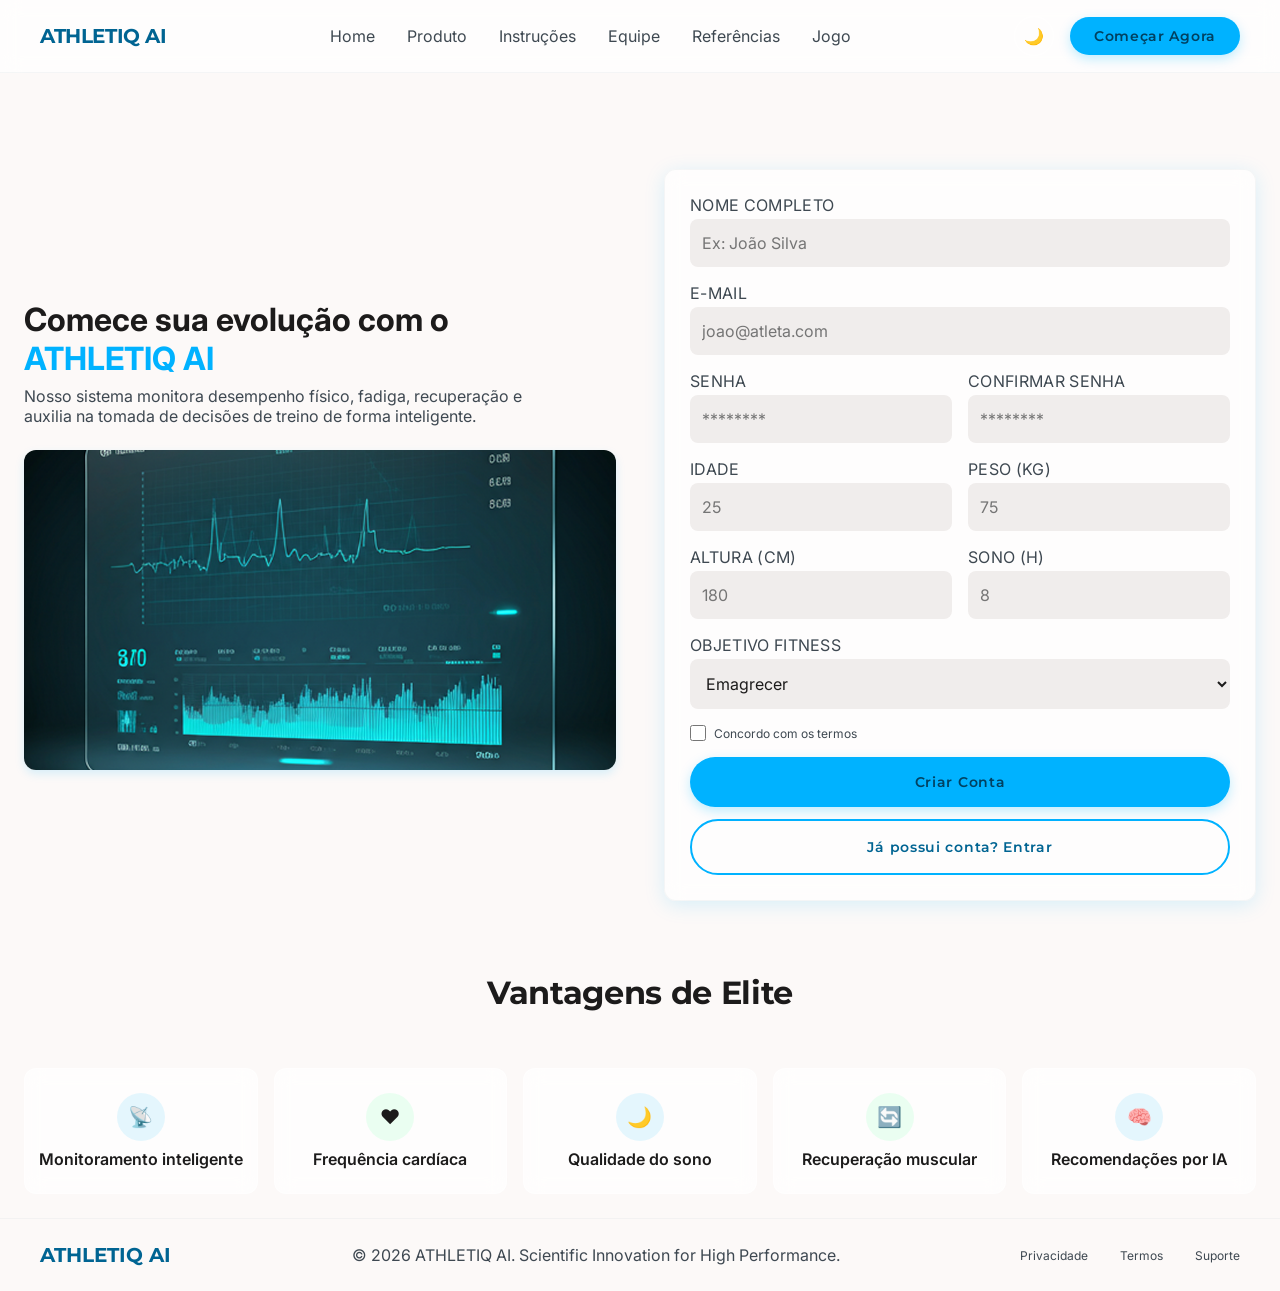
==== commit 8185f764: "Atualização sobre a lógica de funcionamento do site. após login, aparece "explorar tecnologia"" ====
--- a/src/pages/cadastro.html
+++ b/src/pages/cadastro.html
@@ -43,7 +43,7 @@
             </div>
 
             <form class="auth-panel"
-                onsubmit="event.preventDefault(); this.querySelector('.btn-primary').textContent='Conta criada ✓';"
+                onsubmit="event.preventDefault(); handleCadastroSubmit(this);"
                 aria-label="Formulário de cadastro">
                 <div class="field"><label for="nome-cad">Nome Completo</label><input id="nome-cad" type="text"
                         placeholder="Ex: João Silva" required></div>
--- a/src/css/style.css
+++ b/src/css/style.css
@@ -2842,7 +2842,7 @@
 
 .dash-hero h1 span {
     color: var(--accent);
-    font-weight: 400;
+    font-weight: 700;
     display: block;
 }
 
